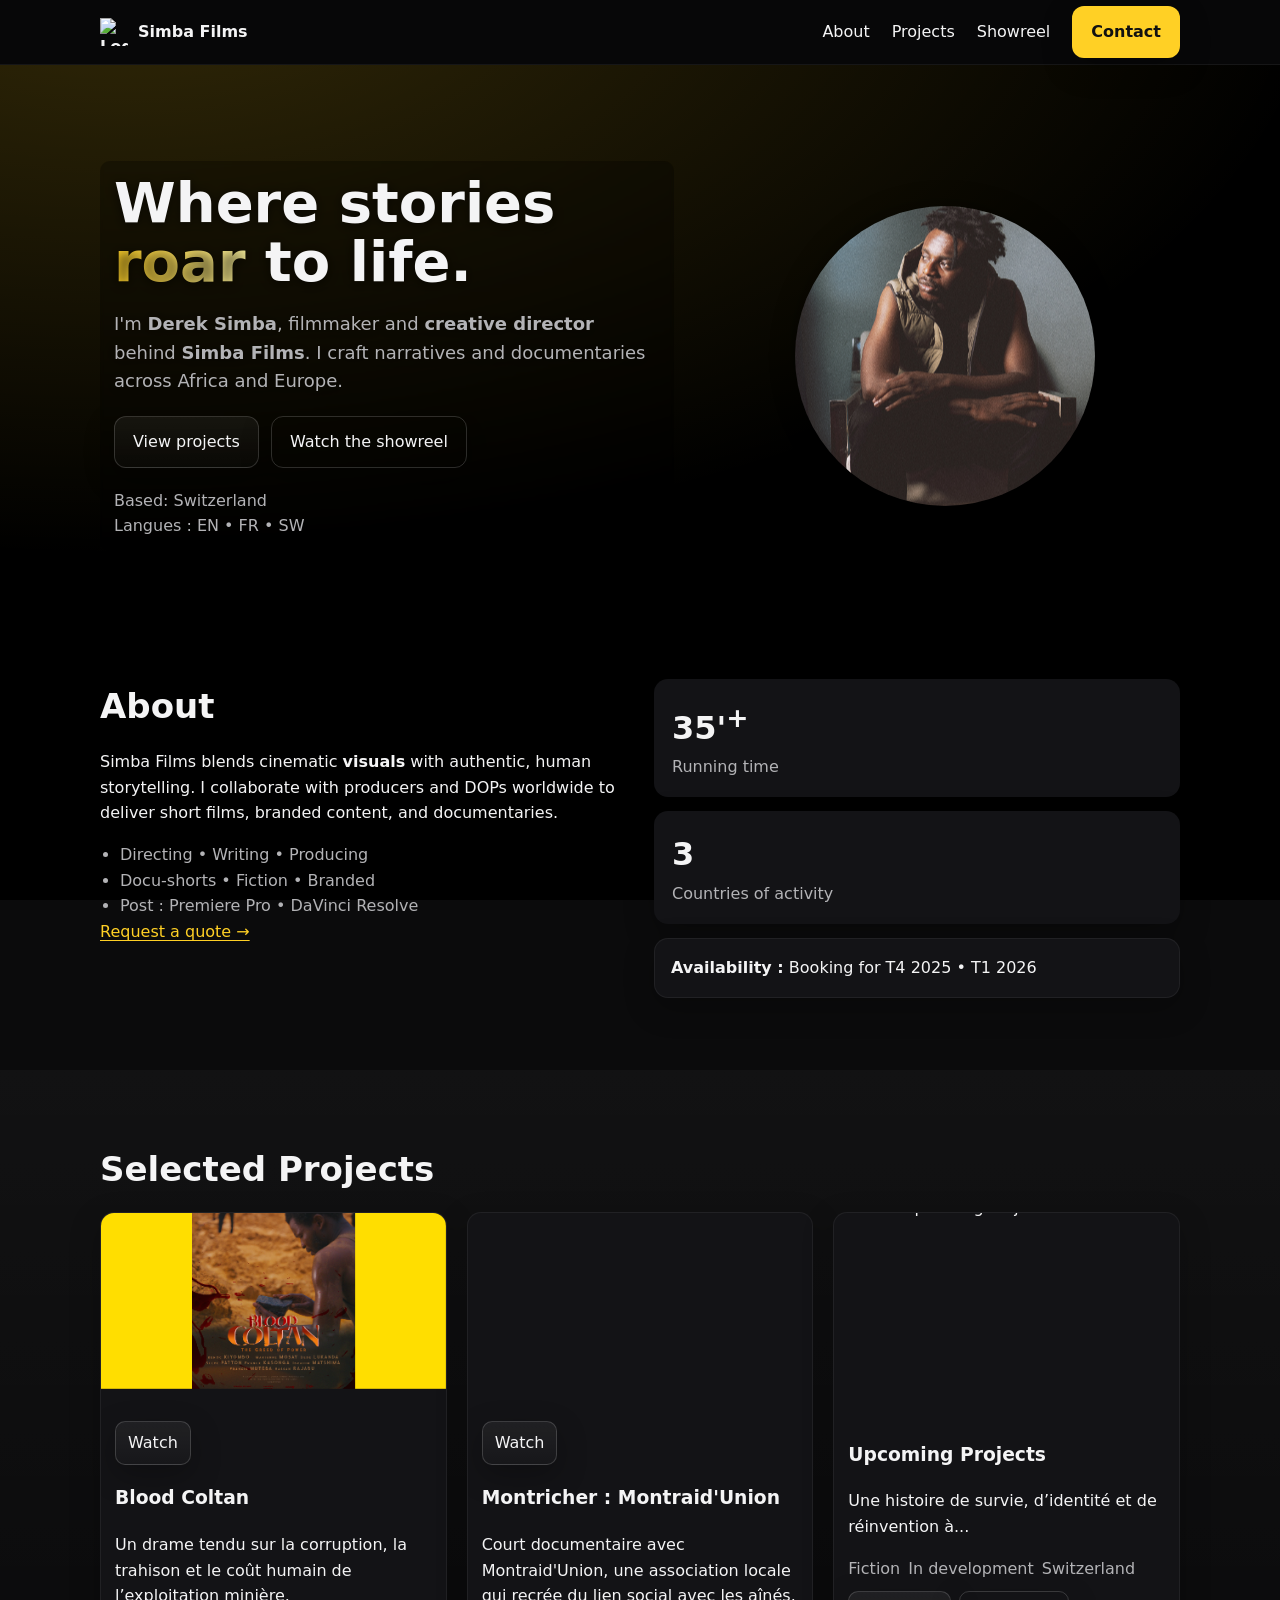
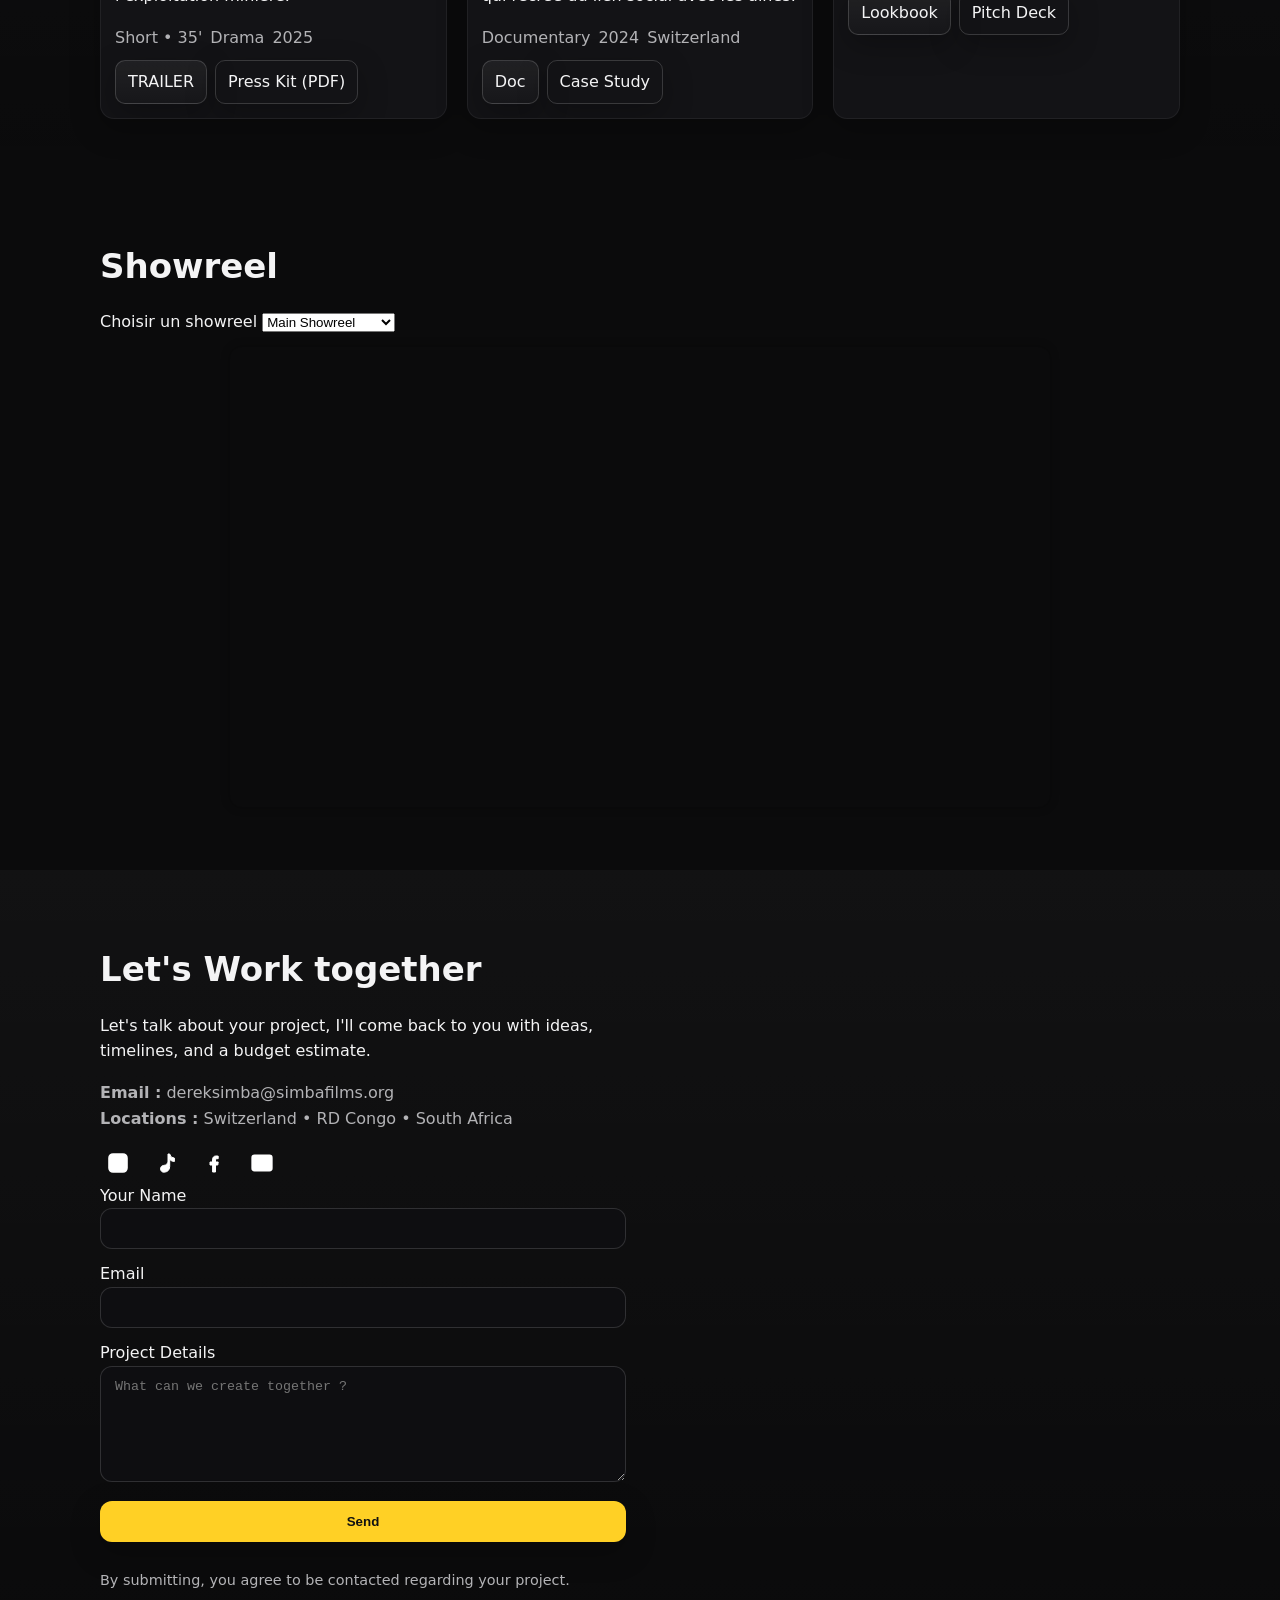
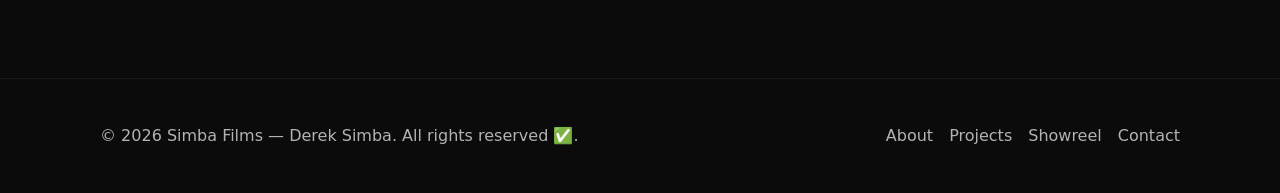
==== index.html @ fe2487ba "Social icons inline (SVG) + styles fix" ====
<!doctype html>
<html lang="fr">
<head>
  <meta charset="utf-8" />
  <meta name="viewport" content="width=device-width, initial-scale=1" />
  <title>Simba Films — Derek Simba | Director & Filmmaker</title>
  <meta name="description" content="Simba Films — Film direction, storytelling, and branded content by Derek Simba.">
  <meta property="og:title" content="Simba Films — Derek Simba" />
  <meta property="og:description" content="Film direction, storytelling, and branded content by Derek Simba." />
  <meta property="og:type" content="website" />
  <meta property="og:image" content="assets/hero.svg" />
  <link rel="icon" href="assets/logo-simba.svg" type="image/svg+xml" />
  <link rel="preload" href="assets/hero.svg" as="image" />
  <link rel="stylesheet" href="styles.css?v=3" />
</head>

<body data-page="home">
  <!-- Background Slideshow -->
  <div class="bg-slideshow" id="bg-slideshow" data-cms-list="backgrounds"></div>

  <a class="skip-link" href="#main">Aller au contenu</a>

  <header class="site-header" data-header>
    <div class="container nav reveal">
      <a href="#hero" class="brand" aria-label="Simba Films accueil">
        <img data-cms="brand.logo" src="assets/Simba film.PNG" alt="Logo Simba Films" class="brand__logo" />
        <span class="brand__text" data-cms-text="brand.name">Simba Films</span>
      </a>

      <button class="nav__toggle" aria-expanded="false" aria-controls="menu" aria-label="Basculer le menu" data-toggle>☰</button>

      <nav id="menu" class="nav__menu" data-menu>
        <a href="#about" class="reveal stagger delay-1">About</a>
        <a href="#work" class="reveal stagger delay-2">Projects</a>
        <a href="#reel" class="reveal stagger delay-3">Showreel</a>
        <a href="#contact" class="btn btn--accent reveal stagger delay-4">Contact</a>
      </nav>
    </div>
  </header>

  <main id="main">
    <!-- HERO -->
    <section id="hero" class="hero">
      <div class="container hero__grid">
        <div class="hero__copy">
          <h1 class="reveal" data-cms-html="hero.headline">Where stories <span class="highlight">roar</span> to life.</h1>
          <p class="lede reveal delay-1" data-cms-html="hero.lede">
            I'm <strong>Derek Simba</strong>, filmmaker and <strong>creative director</strong> behind <strong>Simba Films</strong>.
            I craft narratives and documentaries across Africa and Europe.
          </p>
          <div class="hero__cta reveal delay-2">
            <a href="#work" class="btn cta" data-cms-text="hero.ctaProjects">View projects</a>
            <a href="#reel" class="btn btn--ghost" data-cms-text="hero.ctaReel">Watch the showreel</a>
          </div>
          <ul class="hero__meta reveal delay-3">
            <li>Based: <span data-cms-text="hero.base">Switzerland</span></li>
            <li>Langues : <span data-cms-text="hero.langs">EN • FR • SW</span></li>
          </ul>
        </div>

        <figure class="02__media reveal" data-parallax-mouse data-strength="12">
          <div class="hero-rotator" data-hero-rotator></div>
        </figure>
      </div>
    </section>

    <!-- ABOUT -->
    <section id="about" class="section">
      <div class="container grid-2">
        <div>
          <h2 class="reveal">About</h2>
          <p class="reveal delay-1">
            Simba Films blends cinematic <strong>visuals</strong> with authentic, human storytelling. I collaborate with producers and DOPs worldwide to deliver short films,
            branded content, and documentaries.
          </p>
          <ul class="bullets reveal delay-2">
            <li>Directing • Writing • Producing</li>
            <li>Docu-shorts • Fiction • Branded</li>
            <li>Post : Premiere Pro • DaVinci Resolve</li>
          </ul>
          <a href="#contact" class="link reveal delay-3">Request a quote →</a>
        </div>
        <div>
          <div class="stat reveal"><span class="stat__num">35'<sup>+</sup></span><span class="stat__label">Running time</span></div>
          <div class="stat reveal delay-1"><span class="stat__num">3</span><span class="stat__label">Countries of activity</span></div>
          <div class="card note reveal delay-2"><strong>Availability :</strong> Booking for T4 2025 • T1 2026</div>
        </div>
      </div>
    </section>

    <!-- PROJECTS -->
    <section id="work" class="section alt">
      <div class="container">
        <h2 class="reveal">Selected Projects</h2>
        <div class="cards" id="projects" data-cms-list="projects"></div>
      </div>
    </section>

    <!-- SHOWREEL -->
    <section id="reel" class="section">
      <div class="container">
        <h2 class="reveal">Showreel</h2>
        <div class="reel-select-wrap">
          <label for="reel-select" class="sr-only">Choisir un showreel</label>
          <select id="reel-select" class="reel-select"></select>
        </div>
        <div id="reel-embed" class="reel-frame"></div>
      </div>
    </section>

    <!-- CONTACT -->
    <section id="contact" class="section alt">
      <div class="container grid-2">
        <div>
          <h2 class="reveal">Let's Work together</h2>
          <p class="reveal delay-1">Let's talk about your project, I'll come back to you with ideas, timelines, and a budget estimate.</p>
          <ul class="contact-list reveal delay-2">
            <li>
              <strong>Email :</strong>
              <a id="contactEmail" href="mailto:dereksimba@simbafilms.org">dereksimba@simbafilms.org</a>
            </li>

            <li>
              <strong>Locations :</strong>
              <span data-cms-text="contact.locations">Switzerland • RD Congo • South Africa</span>
            </li>
          </ul>

         <!-- === Réseaux sociaux (icônes inline, 100% autonomes) === -->
<ul class="socials reveal delay-2">
  <li class="social">
    <a href="https://instagram.com/derek_simba" target="_blank" rel="noopener" aria-label="Instagram" data-platform="instagram">
      <!-- Instagram -->
      <svg xmlns="http://www.w3.org/2000/svg" viewBox="0 0 24 24" aria-hidden="true">
        <g fill="none" stroke="currentColor" stroke-width="1.6" stroke-linecap="round" stroke-linejoin="round">
          <rect x="3" y="3" width="18" height="18" rx="4"/>
          <circle cx="12" cy="12" r="3.8"/>
          <circle cx="17.3" cy="6.7" r="1.2" fill="currentColor"/>
        </g>
      </svg>
    </a>
  </li>

  <li class="social">
    <a href="https://tiktok.com/@dereksimba01" target="_blank" rel="noopener" aria-label="TikTok" data-platform="tiktok">
      <!-- TikTok -->
      <svg xmlns="http://www.w3.org/2000/svg" viewBox="0 0 24 24" aria-hidden="true">
        <path d="M14 3v7.2c0 2.3-1.9 4.2-4.2 4.2A3.2 3.2 0 0 0 6.6 18c0 1.8 1.4 3.2 3.2 3.2 3.6 0 5.9-2.2 5.9-5.7V8.5a6.6 6.6 0 0 0 4.7 2V7.1a4.9 4.9 0 0 1-4.7-4.1H14Z" fill="currentColor"/>
      </svg>
    </a>
  </li>

  <li class="social">
    <a href="https://facebook.com/derekshotit" target="_blank" rel="noopener" aria-label="Facebook" data-platform="facebook">
      <!-- Facebook -->
      <svg xmlns="http://www.w3.org/2000/svg" viewBox="0 0 24 24" aria-hidden="true">
        <path d="M13.5 21v-7h2.3l.4-3h-2.7V9a1.2 1.2 0 0 1 1.4-1.3h1.3V5.1A14 14 0 0 0 14 5c-2.2 0-3.5 1.4-3.5 3.9V11H8v3h2.6v7h2.9Z" fill="currentColor"/>
      </svg>
    </a>
  </li>

  <li class="social">
    <a href="mailto:dereksimba@simbafilms.org" aria-label="Email" data-platform="email">
      <!-- Email -->
      <svg xmlns="http://www.w3.org/2000/svg" viewBox="0 0 24 24" aria-hidden="true">
        <g fill="none" stroke="currentColor" stroke-width="1.8" stroke-linecap="round" stroke-linejoin="round">
          <rect x="2.25" y="4.5" width="19.5" height="15" rx="2.25" ry="2.25"/>
          <path d="M3 6l9 6 9-6"/>
        </g>
      </svg>
    </a>
  </li>
</ul>


        <!-- Formulaire Netlify -->
        <form name="contact" method="POST" data-netlify="true" data-netlify-honeypot="bot-field" class="form reveal delay-3">
          <input type="hidden" name="form-name" value="contact" />
          <input type="hidden" name="bot-field" />

          <label>Your Name
            <input name="name" type="text" required />
          </label>

          <label>Email
            <input name="email" type="email" required />
          </label>

          <label>Project Details
            <textarea name="message" rows="6" placeholder="What can we create together ?" required></textarea>
          </label>

          <button class="btn btn--accent cta" type="submit">Send</button>
          <p class="form__note">By submitting, you agree to be contacted regarding your project.</p>
        </form>
      </div>
    </section>
  </main>

  <footer class="site-footer">
    <div class="container footer__grid reveal">
      <p>©️ <span id="year"></span> Simba Films — Derek Simba. All rights reserved ✅.</p>
      <nav class="footer__menu">
        <a href="#about">About</a>
        <a href="#work">Projects</a>
        <a href="#reel">Showreel</a>
        <a href="#contact">Contact</a>
      </nav>
    </div>
  </footer>

 <link rel="stylesheet" href="styles.css?v=14" />
<script src="anim.js?v=2"></script>
<script src="script.js?v=18" defer></script>
</body>
</html>
---- styles.css ----
:root{
  --bg: #0b0b0c;
  --fg: #f4f4f5;
  --muted: #b3b3b6;
  --card: #131316;
  --accent: #ffd025;
  --accent-ink: #111;
  --maxw: 1120px;
  --radius: 14px;
  --shadow: 0 10px 30px rgba(0,0,0,.25);
  --overlay: .45; /* pour l’overlay global */
}

*{box-sizing:border-box}
html{scroll-behavior:smooth}
body{
  margin:0;
  font:16px/1.6 system-ui, -apple-system, Segoe UI, Roboto, Arial, sans-serif;
  background:var(--bg);
  color:var(--fg);
}

img{max-width:100%;display:block}
a{color:inherit;text-decoration:none}
a.link{color:var(--accent);text-underline-offset:3px;text-decoration:underline}
.container{max-width:var(--maxw);margin:auto;padding:0 20px}

.skip-link{
  position:absolute;left:-9999px;top:auto;width:1px;height:1px;overflow:hidden;
}
.skip-link:focus{
  position:static;width:auto;height:auto;padding:8px 12px;background:var(--accent);color:var(--accent-ink)
}

/* Header */
.site-header{
  position:sticky;top:0;z-index:50;
  background:rgba(11,11,12,.7);backdrop-filter:saturate(160%) blur(10px);
  border-bottom:1px solid rgba(255,255,255,.06)
}
.nav{display:flex;align-items:center;justify-content:space-between;height:64px}
.brand{display:flex;gap:10px;align-items:center;font-weight:700}
.brand__logo{width:28px;height:28px}
.nav__menu{display:flex;gap:22px;align-items:center}
.nav__menu a{opacity:.9}
.nav__menu a:hover{opacity:1}
.nav__toggle{display:none;background:none;border:1px solid rgba(255,255,255,.15);padding:6px 10px;border-radius:10px;color:var(--fg);cursor:pointer}

/* Buttons */
.btn{
  display:inline-block;padding:12px 18px;border-radius:12px;border:1px solid rgba(255,255,255,.16);
  background:linear-gradient(180deg, rgba(255,255,255,.06), rgba(255,255,255,.02));
  color:var(--fg);box-shadow:var(--shadow);transition:transform .05s ease;
}
.btn:active{transform:translateY(1px)}
.btn--ghost{background:transparent}
.btn--accent{
  background:var(--accent);color:var(--accent-ink);border-color:transparent;font-weight:700;
}
.btn--sm{padding:8px 12px;border-radius:10px}

/* Hero */
.hero{padding:96px 0 56px;background:radial-gradient(1200px 600px at 10% -20%, rgba(255,208,37,.2), transparent)}
.hero__grid{display:grid;gap:36px;grid-template-columns:1.1fr .9fr;align-items:center}
h1{font-size:clamp(34px, 4.4vw, 56px);line-height:1.06;margin:0 0 16px}
.highlight{background:linear-gradient(90deg,var(--accent),#fff6a1);-webkit-background-clip:text;background-clip:text;color:transparent}
.lede{font-size:1.125rem;color:var(--muted)}
.hero__cta{display:flex;gap:12px;margin:20px 0}
.hero__meta{list-style:none;padding:0;margin:12px 0 0;color:var(--muted)}
.hero__media img{border-radius:var(--radius);box-shadow:var(--shadow);aspect-ratio:4/3;object-fit:cover}

/* Sections */
.section{padding:72px 0}
.section.alt{background:linear-gradient(180deg, rgba(255,255,255,.03), transparent)}
h2{font-size:clamp(24px,3vw,34px);margin:0 0 16px}
.grid-2{display:grid;gap:28px;grid-template-columns:1fr 1fr}
.bullets{margin:12px 0 0;padding-left:20px;color:var(--muted)}
.stat{background:var(--card);padding:18px;border-radius:var(--radius);box-shadow:var(--shadow);margin-bottom:14px}
.stat__num{font-size:32px;font-weight:800}
.stat__label{display:block;color:var(--muted)}

.card{
  background:var(--card);border-radius:var(--radius);overflow:hidden;box-shadow:var(--shadow);
  border:1px solid rgba(255,255,255,.06)
}
.card.note{padding:16px}

/* Projects */
.cards{display:grid;gap:20px;grid-template-columns:repeat(3, 1fr)}
.card.project img{aspect-ratio:16/9;object-fit:cover}
.card__body{padding:14px}
.card__actions{display:flex;gap:8px;margin-top:10px}
.tags{display:flex;gap:8px;list-style:none;padding:0;margin:10px 0 0;color:var(--muted);flex-wrap:wrap}

/* Reel */
.reel{position:relative;aspect-ratio:16/9;border-radius:var(--radius);overflow:hidden;border:1px solid rgba(255,255,255,.06);box-shadow:var(--shadow)}
.reel iframe{width:100%;height:100%;border:0}

/* Contact */
.contact-list{list-style:none;padding:0;margin:0 0 14px;color:var(--muted)}
.form{display:grid;gap:12px}
.form input,.form textarea{
  width:100%;padding:12px 14px;border-radius:12px;border:1px solid rgba(255,255,255,.14);
  background:#0e0e11;color:var(--fg)
}
.form__note{color:var(--muted);font-size:.9rem}

/* Footer */
.site-footer{border-top:1px solid rgba(255,255,255,.06);padding:28px 0;color:var(--muted)}
.footer__grid{display:flex;justify-content:space-between;align-items:center;gap:16px}
.footer__menu{display:flex;gap:16px}

/* Responsive */
@media (max-width: 980px){
  .hero__grid,.grid-2{grid-template-columns:1fr}
  .cards{grid-template-columns:1fr 1fr}
}
@media (max-width: 680px){
  .cards{grid-template-columns:1fr}
  .nav__toggle{display:block}
  .nav__menu{
    position:absolute;top:64px;right:20px;left:20px;padding:14px;border-radius:12px;
    background:var(--card);display:none;flex-direction:column;gap:10px;border:1px solid rgba(255,255,255,.08)
  }
  .nav__menu.is-open{display:flex}
}

/* Focus states */
a, button, input, textarea {outline-offset:3px}
a:focus, button:focus, input:focus, textarea:focus {outline:2px dashed var(--accent)}

/* Reveal on scroll (léger) */
.reveal { opacity: 0; transform: translateY(16px); transition: opacity .6s ease, transform .6s ease; }
.reveal.show { opacity: 1; transform: none; }
.stagger { transition-delay: .05s; }
.delay-1 { transition-delay: .2s; }
.delay-2 { transition-delay: .35s; }
.delay-3 { transition-delay: .5s; }
.delay-4 { transition-delay: .65s; }

/* Hover boutons doux */
.btn, .btn--accent, .btn--ghost { transition: transform .2s ease, box-shadow .2s ease; }
.cta:hover { transform: translateY(-2px); box-shadow: 0 8px 20px rgba(0,0,0,.15); }

/* Parallax perf hint */
.parallax { will-change: transform; }

/* Accessibilité */
@media (prefers-reduced-motion: reduce) {
  * { animation: none !important; transition: none !important; }
}

/* === BACKGROUND SLIDESHOW === */
.bg-slideshow {
  position: fixed; 
  inset: 0;       
  z-index: -2;     
  overflow: hidden;
  background: #000;
}
.bg-slideshow img {
  position: absolute; inset: 0;
  width: 100%; height: 100%;
  object-fit: cover;  
  opacity: 0;
  transition: opacity .9s ease;
  filter: brightness(0.65);
  will-change: opacity;
  backface-visibility: hidden;
  animation: bgSlide 30s infinite;
}
.bg-slideshow img.show { opacity: 1; } /* ✔️ fix du sélecteur */

.bg-slideshow img:nth-child(1) { animation-delay: 0s; }
.bg-slideshow img:nth-child(2) { animation-delay: 10s; }
.bg-slideshow img:nth-child(3) { animation-delay: 20s; }
.bg-slideshow img:nth-child(4) { animation-delay: 30s; }
.bg-slideshow img:nth-child(5) { animation-delay: 40s; }
.bg-slideshow img:nth-child(6) { animation-delay: 50s; }
.bg-slideshow img:nth-child(7) { animation-delay: 60s; }

@keyframes bgSlide {
  10%, 25% { opacity: 1; }
  33%, 100% { opacity: 0; }
}

/* Overlay global (✔️ fix rgba) */
body::before{
  content:"";
  position: fixed; inset:0;
  background: rgba(0,0,0,var(--overlay));
  pointer-events:none;
  z-index:-1;
}

/* Renfort local sous le texte du hero */
.hero .hero__copy{
  background: rgba(0,0,0,.28);
  padding: 12px 14px; border-radius: 10px;
  backdrop-filter: blur(2px);
}
.hero h1, .hero p { text-shadow: 0 2px 12px rgba(0,0,0,.6); }

/* --- Hero rotator (consolidé et circulaire) --- */
.hero-rotator{
  position:relative; overflow:hidden;
  width:300px; height:300px; border-radius:50%;
  margin:0 auto; box-shadow:0 0 25px rgba(0,0,0,.4);
}
.hero-rotator img{
  position:absolute; inset:0;
  width:100%; height:100%; object-fit:cover;
  opacity:0; transition:opacity 1s ease; border-radius:50%;
}
.hero-rotator img.show{ opacity:1; }

/* Ken Burns */
.hero-rotator img.kenburns{ animation:kb 12s ease-in-out both; }
@keyframes kb{
  0%{ transform:scale(1) translate(0,0); }
  100%{ transform:scale(1.1) translate(0,-2%); }
}

/* Option : halo doré au survol */
.hero-rotator:hover {
  box-shadow: 0 0 25px rgba(255,215,0,.45);
  transform: scale(1.02);
  transition: all 0.3s ease;
}

/* --- Socials (inline SVG, animations conservées) --- */
.socials { display:flex; gap:12px; list-style:none; padding:0; margin:12px 0 0; }
.socials a { 
  display:inline-flex; align-items:center; justify-content:center; 
  width:36px; height:36px; border-radius:50%;
  color:#fff;                              /* couleur de base (blanc) */
  transition: transform .2s ease, box-shadow .2s ease;
}

/* taille + transition sur le SVG */
.socials a svg { width:24px; height:24px; display:block; transition: transform .2s ease, opacity .2s ease; }

/* >>> Force la couleur, même si les SVG ont fill="#000" */
.socials a svg, 
.socials a svg * { 
  fill: currentColor !important; 
  stroke: currentColor !important; 
}

/* survol = lift + léger twist */
.socials a:hover, .socials a:focus-visible { transform: translateY(-2px) scale(1.08); }
.socials a:hover svg, .socials a:focus-visible svg { transform: rotate(-6deg); opacity: .9; }

/* (optionnels) halos par plateforme */
.socials a[data-platform="instagram"]:hover,
.socials a[data-platform="instagram"]:focus-visible { box-shadow: 0 0 12px rgba(255,90,0,.45), 0 0 24px rgba(225,48,108,.35); }
.socials a[data-platform="tiktok"]:hover,
.socials a[data-platform="tiktok"]:focus-visible { box-shadow: 0 0 12px rgba(0,242,234,.45), 0 0 24px rgba(255,0,80,.35); }
.socials a[data-platform="facebook"]:hover,
.socials a[data-platform="facebook"]:focus-visible { box-shadow: 0 0 14px rgba(59,89,152,.5); }

/* accessibilité : réduit les anims si demandé */
@media (prefers-reduced-motion: reduce) {
  .socials a, .socials a svg { transition: none !important; transform: none !important; }
}
/* === Showreel: plus compact === */
#reel { padding-top: 48px; padding-bottom: 56px; }
.reel-select-wrap { margin-bottom: 12px; }

.reel-frame {
  max-width: 820px;
  margin: 0 auto;
}
.reel-frame iframe,
.reel-frame video {
  width: 100%;
  aspect-ratio: 16/9;
  max-height: 460px;
  border: 0;
  border-radius: 12px;
  box-shadow: 0 0 10px rgba(0,0,0,.3);
}

@media (max-width: 680px){
  #reel { padding-top: 36px; padding-bottom: 44px; }
  .reel-frame { max-width: 100%; }
  .reel-frame iframe, .reel-frame video { max-height: 320px; }
}
/* === Social icons appearance + hover animation === */
.socials a {
  color: #fff;
}
.socials a svg,
.socials a svg * {
  fill: currentColor !important;
  stroke: currentColor !important;
}
.socials a {
  transition: transform .2s ease, box-shadow .2s ease, opacity .2s ease;
}
.socials a:hover {
  transform: translateY(-2px) scale(1.08);
}
.socials a:hover svg {
  transform: rotate(-6deg);
  opacity: .9;
}
/* Social icons – fix couleur + hover */
.socials { display:flex; gap:12px; list-style:none; padding:0; margin:12px 0 0; }
.socials a {
  display:inline-flex; align-items:center; justify-content:center;
  width:36px; height:36px; border-radius:50%;
  color:#fff; transition: transform .2s ease, box-shadow .2s ease, opacity .2s ease;
}
.socials svg { width:22px; height:22px; }
.socials svg, .socials svg * { fill: currentColor !important; stroke: currentColor !important; }
.socials a:hover{ transform: translateY(-2px) scale(1.08); }
.socials a[data-platform="instagram"]:hover { box-shadow:0 0 10px rgba(225,48,108,.4); }
.socials a[data-platform="tiktok"]:hover    { box-shadow:0 0 10px rgba(0,242,234,.4); }
.socials a[data-platform="facebook"]:hover  { box-shadow:0 0 10px rgba(59,89,152,.4); }
---- styles.css ----
:root{
  --bg: #0b0b0c;
  --fg: #f4f4f5;
  --muted: #b3b3b6;
  --card: #131316;
  --accent: #ffd025;
  --accent-ink: #111;
  --maxw: 1120px;
  --radius: 14px;
  --shadow: 0 10px 30px rgba(0,0,0,.25);
  --overlay: .45; /* pour l’overlay global */
}

*{box-sizing:border-box}
html{scroll-behavior:smooth}
body{
  margin:0;
  font:16px/1.6 system-ui, -apple-system, Segoe UI, Roboto, Arial, sans-serif;
  background:var(--bg);
  color:var(--fg);
}

img{max-width:100%;display:block}
a{color:inherit;text-decoration:none}
a.link{color:var(--accent);text-underline-offset:3px;text-decoration:underline}
.container{max-width:var(--maxw);margin:auto;padding:0 20px}

.skip-link{
  position:absolute;left:-9999px;top:auto;width:1px;height:1px;overflow:hidden;
}
.skip-link:focus{
  position:static;width:auto;height:auto;padding:8px 12px;background:var(--accent);color:var(--accent-ink)
}

/* Header */
.site-header{
  position:sticky;top:0;z-index:50;
  background:rgba(11,11,12,.7);backdrop-filter:saturate(160%) blur(10px);
  border-bottom:1px solid rgba(255,255,255,.06)
}
.nav{display:flex;align-items:center;justify-content:space-between;height:64px}
.brand{display:flex;gap:10px;align-items:center;font-weight:700}
.brand__logo{width:28px;height:28px}
.nav__menu{display:flex;gap:22px;align-items:center}
.nav__menu a{opacity:.9}
.nav__menu a:hover{opacity:1}
.nav__toggle{display:none;background:none;border:1px solid rgba(255,255,255,.15);padding:6px 10px;border-radius:10px;color:var(--fg);cursor:pointer}

/* Buttons */
.btn{
  display:inline-block;padding:12px 18px;border-radius:12px;border:1px solid rgba(255,255,255,.16);
  background:linear-gradient(180deg, rgba(255,255,255,.06), rgba(255,255,255,.02));
  color:var(--fg);box-shadow:var(--shadow);transition:transform .05s ease;
}
.btn:active{transform:translateY(1px)}
.btn--ghost{background:transparent}
.btn--accent{
  background:var(--accent);color:var(--accent-ink);border-color:transparent;font-weight:700;
}
.btn--sm{padding:8px 12px;border-radius:10px}

/* Hero */
.hero{padding:96px 0 56px;background:radial-gradient(1200px 600px at 10% -20%, rgba(255,208,37,.2), transparent)}
.hero__grid{display:grid;gap:36px;grid-template-columns:1.1fr .9fr;align-items:center}
h1{font-size:clamp(34px, 4.4vw, 56px);line-height:1.06;margin:0 0 16px}
.highlight{background:linear-gradient(90deg,var(--accent),#fff6a1);-webkit-background-clip:text;background-clip:text;color:transparent}
.lede{font-size:1.125rem;color:var(--muted)}
.hero__cta{display:flex;gap:12px;margin:20px 0}
.hero__meta{list-style:none;padding:0;margin:12px 0 0;color:var(--muted)}
.hero__media img{border-radius:var(--radius);box-shadow:var(--shadow);aspect-ratio:4/3;object-fit:cover}

/* Sections */
.section{padding:72px 0}
.section.alt{background:linear-gradient(180deg, rgba(255,255,255,.03), transparent)}
h2{font-size:clamp(24px,3vw,34px);margin:0 0 16px}
.grid-2{display:grid;gap:28px;grid-template-columns:1fr 1fr}
.bullets{margin:12px 0 0;padding-left:20px;color:var(--muted)}
.stat{background:var(--card);padding:18px;border-radius:var(--radius);box-shadow:var(--shadow);margin-bottom:14px}
.stat__num{font-size:32px;font-weight:800}
.stat__label{display:block;color:var(--muted)}

.card{
  background:var(--card);border-radius:var(--radius);overflow:hidden;box-shadow:var(--shadow);
  border:1px solid rgba(255,255,255,.06)
}
.card.note{padding:16px}

/* Projects */
.cards{display:grid;gap:20px;grid-template-columns:repeat(3, 1fr)}
.card.project img{aspect-ratio:16/9;object-fit:cover}
.card__body{padding:14px}
.card__actions{display:flex;gap:8px;margin-top:10px}
.tags{display:flex;gap:8px;list-style:none;padding:0;margin:10px 0 0;color:var(--muted);flex-wrap:wrap}

/* Reel */
.reel{position:relative;aspect-ratio:16/9;border-radius:var(--radius);overflow:hidden;border:1px solid rgba(255,255,255,.06);box-shadow:var(--shadow)}
.reel iframe{width:100%;height:100%;border:0}

/* Contact */
.contact-list{list-style:none;padding:0;margin:0 0 14px;color:var(--muted)}
.form{display:grid;gap:12px}
.form input,.form textarea{
  width:100%;padding:12px 14px;border-radius:12px;border:1px solid rgba(255,255,255,.14);
  background:#0e0e11;color:var(--fg)
}
.form__note{color:var(--muted);font-size:.9rem}

/* Footer */
.site-footer{border-top:1px solid rgba(255,255,255,.06);padding:28px 0;color:var(--muted)}
.footer__grid{display:flex;justify-content:space-between;align-items:center;gap:16px}
.footer__menu{display:flex;gap:16px}

/* Responsive */
@media (max-width: 980px){
  .hero__grid,.grid-2{grid-template-columns:1fr}
  .cards{grid-template-columns:1fr 1fr}
}
@media (max-width: 680px){
  .cards{grid-template-columns:1fr}
  .nav__toggle{display:block}
  .nav__menu{
    position:absolute;top:64px;right:20px;left:20px;padding:14px;border-radius:12px;
    background:var(--card);display:none;flex-direction:column;gap:10px;border:1px solid rgba(255,255,255,.08)
  }
  .nav__menu.is-open{display:flex}
}

/* Focus states */
a, button, input, textarea {outline-offset:3px}
a:focus, button:focus, input:focus, textarea:focus {outline:2px dashed var(--accent)}

/* Reveal on scroll (léger) */
.reveal { opacity: 0; transform: translateY(16px); transition: opacity .6s ease, transform .6s ease; }
.reveal.show { opacity: 1; transform: none; }
.stagger { transition-delay: .05s; }
.delay-1 { transition-delay: .2s; }
.delay-2 { transition-delay: .35s; }
.delay-3 { transition-delay: .5s; }
.delay-4 { transition-delay: .65s; }

/* Hover boutons doux */
.btn, .btn--accent, .btn--ghost { transition: transform .2s ease, box-shadow .2s ease; }
.cta:hover { transform: translateY(-2px); box-shadow: 0 8px 20px rgba(0,0,0,.15); }

/* Parallax perf hint */
.parallax { will-change: transform; }

/* Accessibilité */
@media (prefers-reduced-motion: reduce) {
  * { animation: none !important; transition: none !important; }
}

/* === BACKGROUND SLIDESHOW === */
.bg-slideshow {
  position: fixed; 
  inset: 0;       
  z-index: -2;     
  overflow: hidden;
  background: #000;
}
.bg-slideshow img {
  position: absolute; inset: 0;
  width: 100%; height: 100%;
  object-fit: cover;  
  opacity: 0;
  transition: opacity .9s ease;
  filter: brightness(0.65);
  will-change: opacity;
  backface-visibility: hidden;
  animation: bgSlide 30s infinite;
}
.bg-slideshow img.show { opacity: 1; } /* ✔️ fix du sélecteur */

.bg-slideshow img:nth-child(1) { animation-delay: 0s; }
.bg-slideshow img:nth-child(2) { animation-delay: 10s; }
.bg-slideshow img:nth-child(3) { animation-delay: 20s; }
.bg-slideshow img:nth-child(4) { animation-delay: 30s; }
.bg-slideshow img:nth-child(5) { animation-delay: 40s; }
.bg-slideshow img:nth-child(6) { animation-delay: 50s; }
.bg-slideshow img:nth-child(7) { animation-delay: 60s; }

@keyframes bgSlide {
  10%, 25% { opacity: 1; }
  33%, 100% { opacity: 0; }
}

/* Overlay global (✔️ fix rgba) */
body::before{
  content:"";
  position: fixed; inset:0;
  background: rgba(0,0,0,var(--overlay));
  pointer-events:none;
  z-index:-1;
}

/* Renfort local sous le texte du hero */
.hero .hero__copy{
  background: rgba(0,0,0,.28);
  padding: 12px 14px; border-radius: 10px;
  backdrop-filter: blur(2px);
}
.hero h1, .hero p { text-shadow: 0 2px 12px rgba(0,0,0,.6); }

/* --- Hero rotator (consolidé et circulaire) --- */
.hero-rotator{
  position:relative; overflow:hidden;
  width:300px; height:300px; border-radius:50%;
  margin:0 auto; box-shadow:0 0 25px rgba(0,0,0,.4);
}
.hero-rotator img{
  position:absolute; inset:0;
  width:100%; height:100%; object-fit:cover;
  opacity:0; transition:opacity 1s ease; border-radius:50%;
}
.hero-rotator img.show{ opacity:1; }

/* Ken Burns */
.hero-rotator img.kenburns{ animation:kb 12s ease-in-out both; }
@keyframes kb{
  0%{ transform:scale(1) translate(0,0); }
  100%{ transform:scale(1.1) translate(0,-2%); }
}

/* Option : halo doré au survol */
.hero-rotator:hover {
  box-shadow: 0 0 25px rgba(255,215,0,.45);
  transform: scale(1.02);
  transition: all 0.3s ease;
}

/* --- Socials (inline SVG, animations conservées) --- */
.socials { display:flex; gap:12px; list-style:none; padding:0; margin:12px 0 0; }
.socials a { 
  display:inline-flex; align-items:center; justify-content:center; 
  width:36px; height:36px; border-radius:50%;
  color:#fff;                              /* couleur de base (blanc) */
  transition: transform .2s ease, box-shadow .2s ease;
}

/* taille + transition sur le SVG */
.socials a svg { width:24px; height:24px; display:block; transition: transform .2s ease, opacity .2s ease; }

/* >>> Force la couleur, même si les SVG ont fill="#000" */
.socials a svg, 
.socials a svg * { 
  fill: currentColor !important; 
  stroke: currentColor !important; 
}

/* survol = lift + léger twist */
.socials a:hover, .socials a:focus-visible { transform: translateY(-2px) scale(1.08); }
.socials a:hover svg, .socials a:focus-visible svg { transform: rotate(-6deg); opacity: .9; }

/* (optionnels) halos par plateforme */
.socials a[data-platform="instagram"]:hover,
.socials a[data-platform="instagram"]:focus-visible { box-shadow: 0 0 12px rgba(255,90,0,.45), 0 0 24px rgba(225,48,108,.35); }
.socials a[data-platform="tiktok"]:hover,
.socials a[data-platform="tiktok"]:focus-visible { box-shadow: 0 0 12px rgba(0,242,234,.45), 0 0 24px rgba(255,0,80,.35); }
.socials a[data-platform="facebook"]:hover,
.socials a[data-platform="facebook"]:focus-visible { box-shadow: 0 0 14px rgba(59,89,152,.5); }

/* accessibilité : réduit les anims si demandé */
@media (prefers-reduced-motion: reduce) {
  .socials a, .socials a svg { transition: none !important; transform: none !important; }
}
/* === Showreel: plus compact === */
#reel { padding-top: 48px; padding-bottom: 56px; }
.reel-select-wrap { margin-bottom: 12px; }

.reel-frame {
  max-width: 820px;
  margin: 0 auto;
}
.reel-frame iframe,
.reel-frame video {
  width: 100%;
  aspect-ratio: 16/9;
  max-height: 460px;
  border: 0;
  border-radius: 12px;
  box-shadow: 0 0 10px rgba(0,0,0,.3);
}

@media (max-width: 680px){
  #reel { padding-top: 36px; padding-bottom: 44px; }
  .reel-frame { max-width: 100%; }
  .reel-frame iframe, .reel-frame video { max-height: 320px; }
}
/* === Social icons appearance + hover animation === */
.socials a {
  color: #fff;
}
.socials a svg,
.socials a svg * {
  fill: currentColor !important;
  stroke: currentColor !important;
}
.socials a {
  transition: transform .2s ease, box-shadow .2s ease, opacity .2s ease;
}
.socials a:hover {
  transform: translateY(-2px) scale(1.08);
}
.socials a:hover svg {
  transform: rotate(-6deg);
  opacity: .9;
}
/* Social icons – fix couleur + hover */
.socials { display:flex; gap:12px; list-style:none; padding:0; margin:12px 0 0; }
.socials a {
  display:inline-flex; align-items:center; justify-content:center;
  width:36px; height:36px; border-radius:50%;
  color:#fff; transition: transform .2s ease, box-shadow .2s ease, opacity .2s ease;
}
.socials svg { width:22px; height:22px; }
.socials svg, .socials svg * { fill: currentColor !important; stroke: currentColor !important; }
.socials a:hover{ transform: translateY(-2px) scale(1.08); }
.socials a[data-platform="instagram"]:hover { box-shadow:0 0 10px rgba(225,48,108,.4); }
.socials a[data-platform="tiktok"]:hover    { box-shadow:0 0 10px rgba(0,242,234,.4); }
.socials a[data-platform="facebook"]:hover  { box-shadow:0 0 10px rgba(59,89,152,.4); }
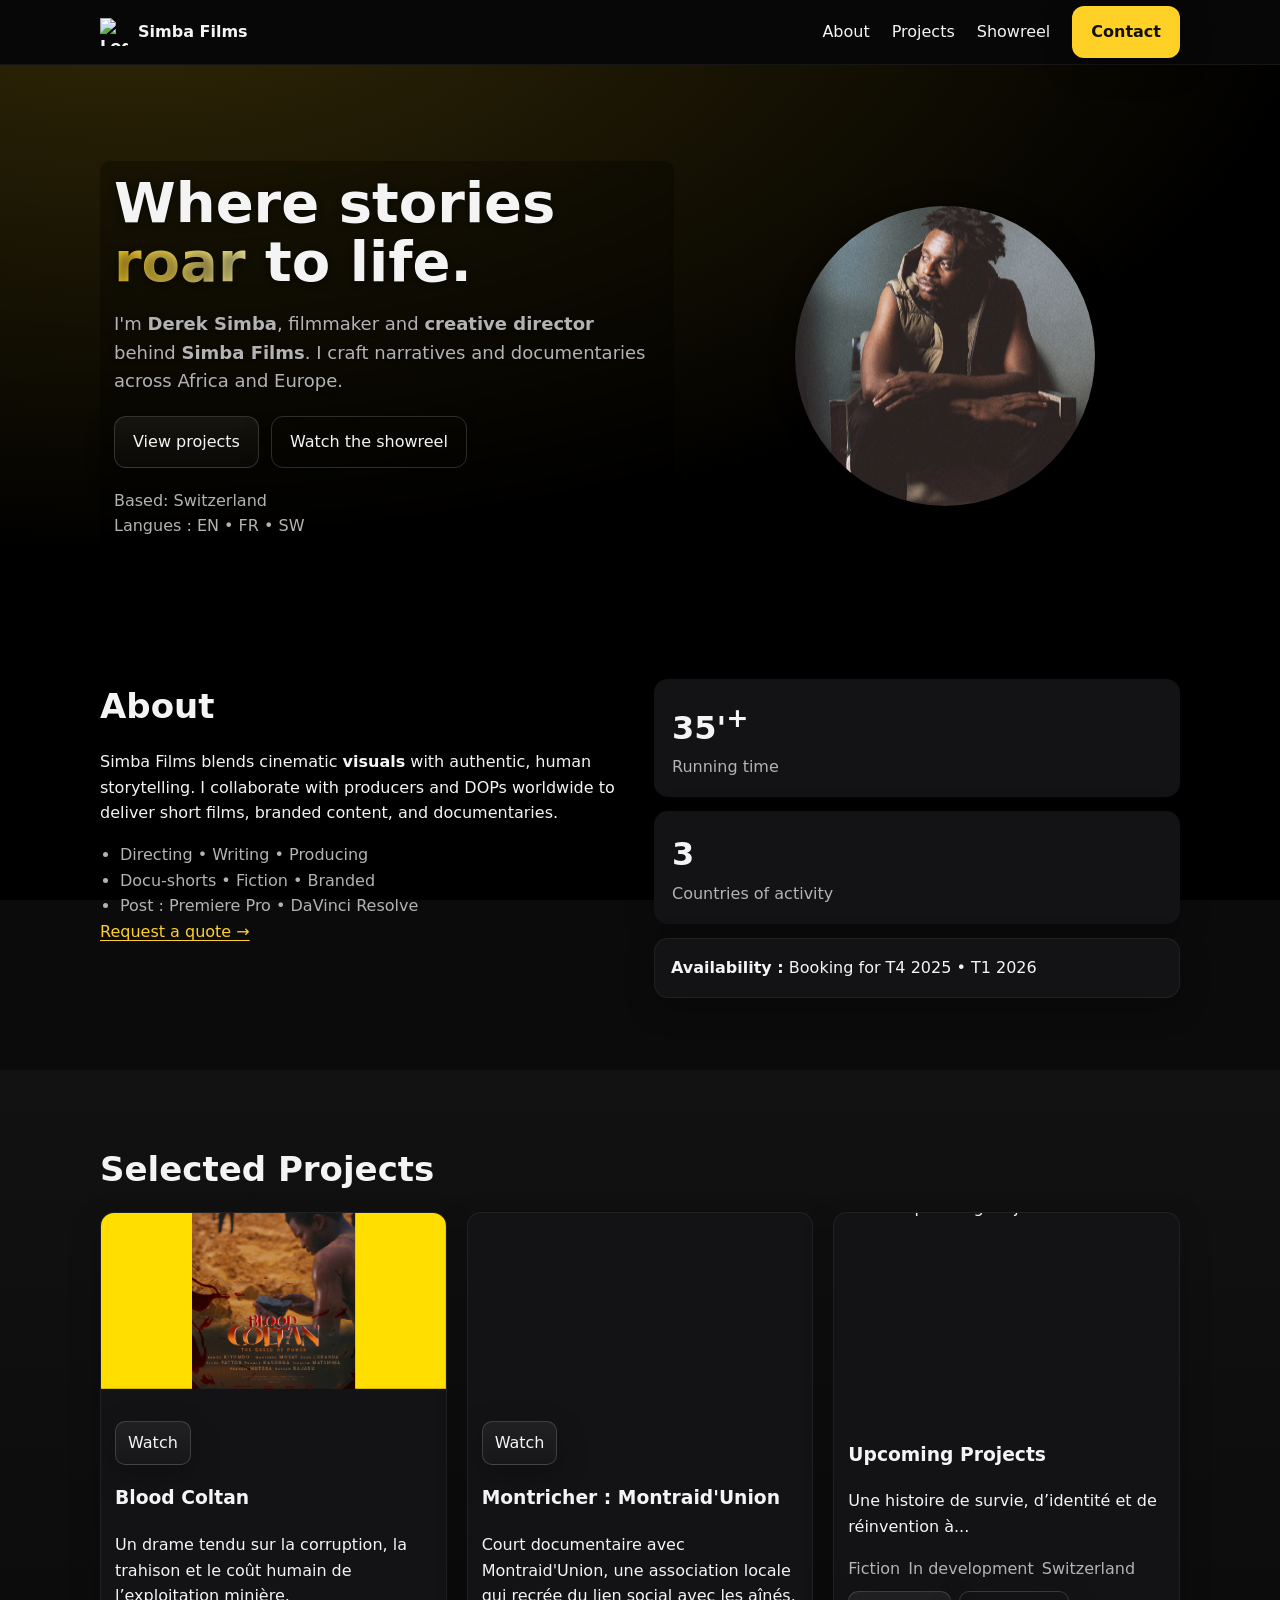
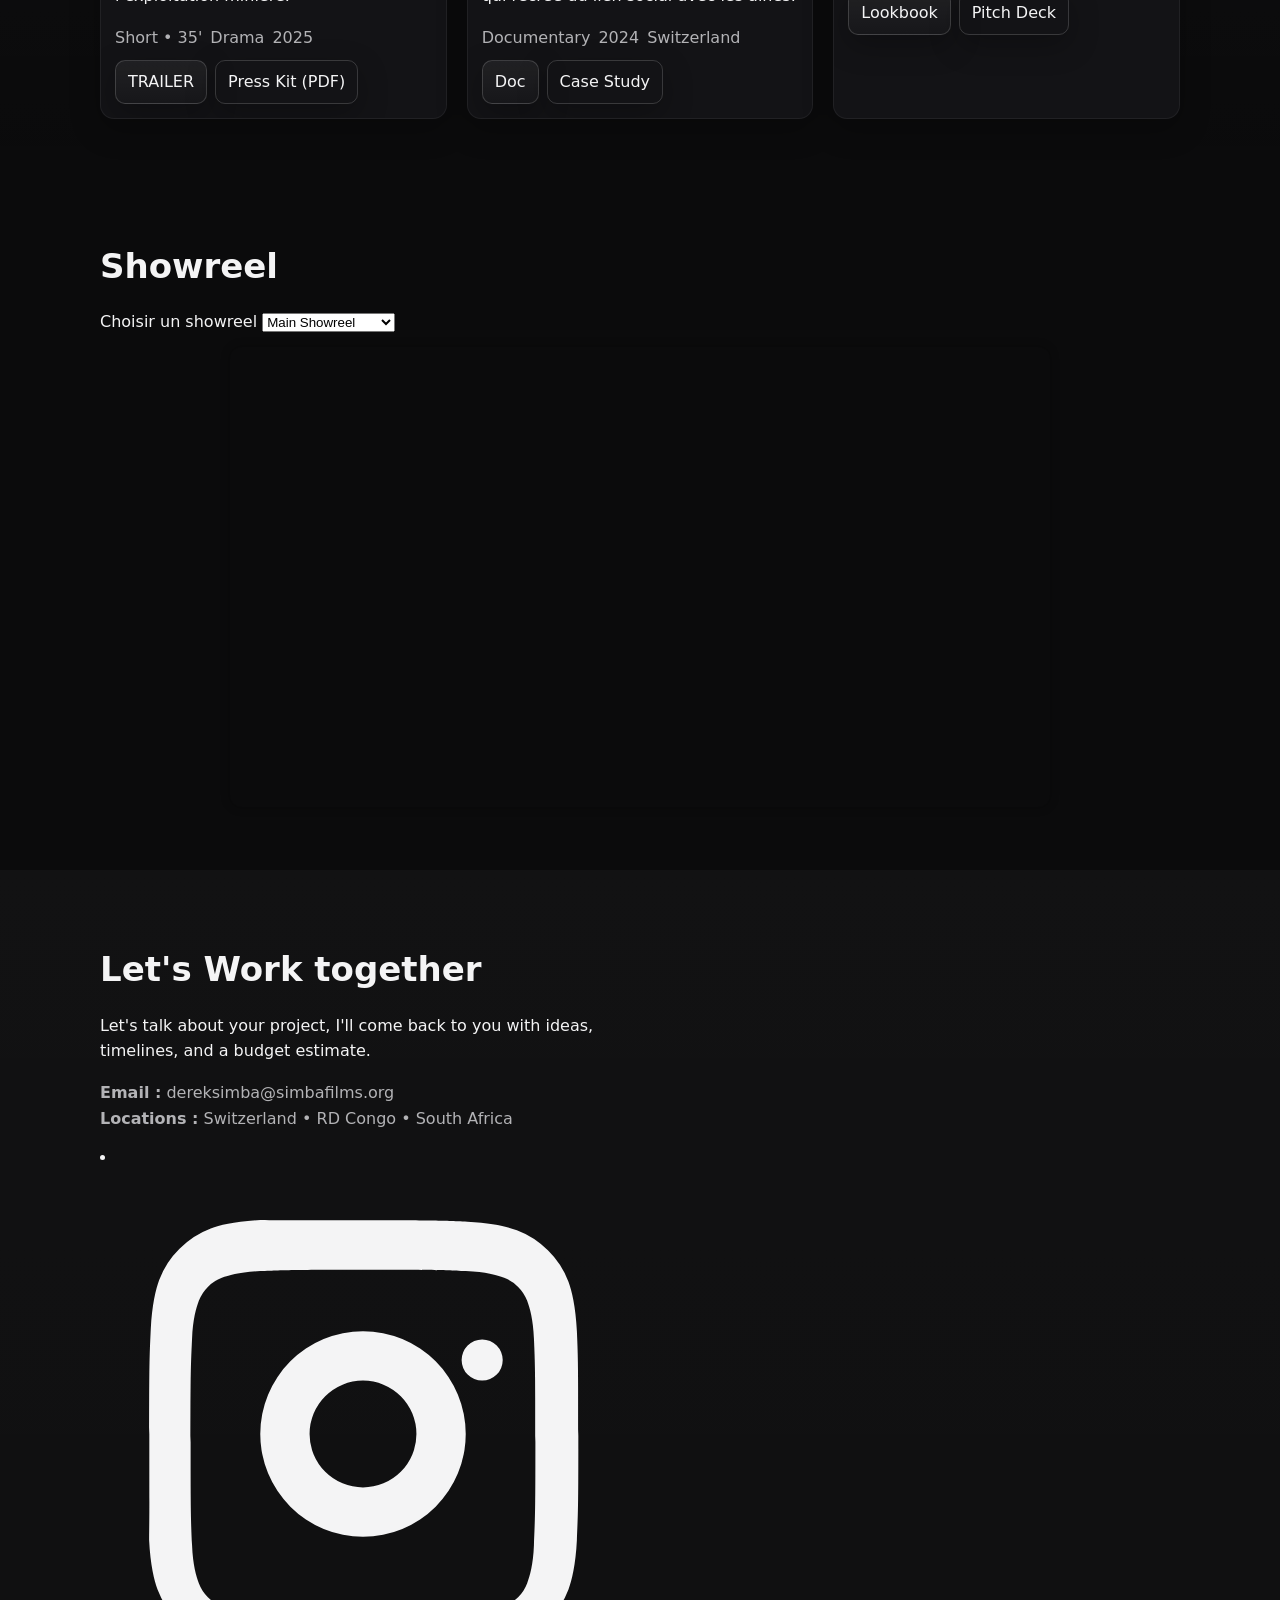
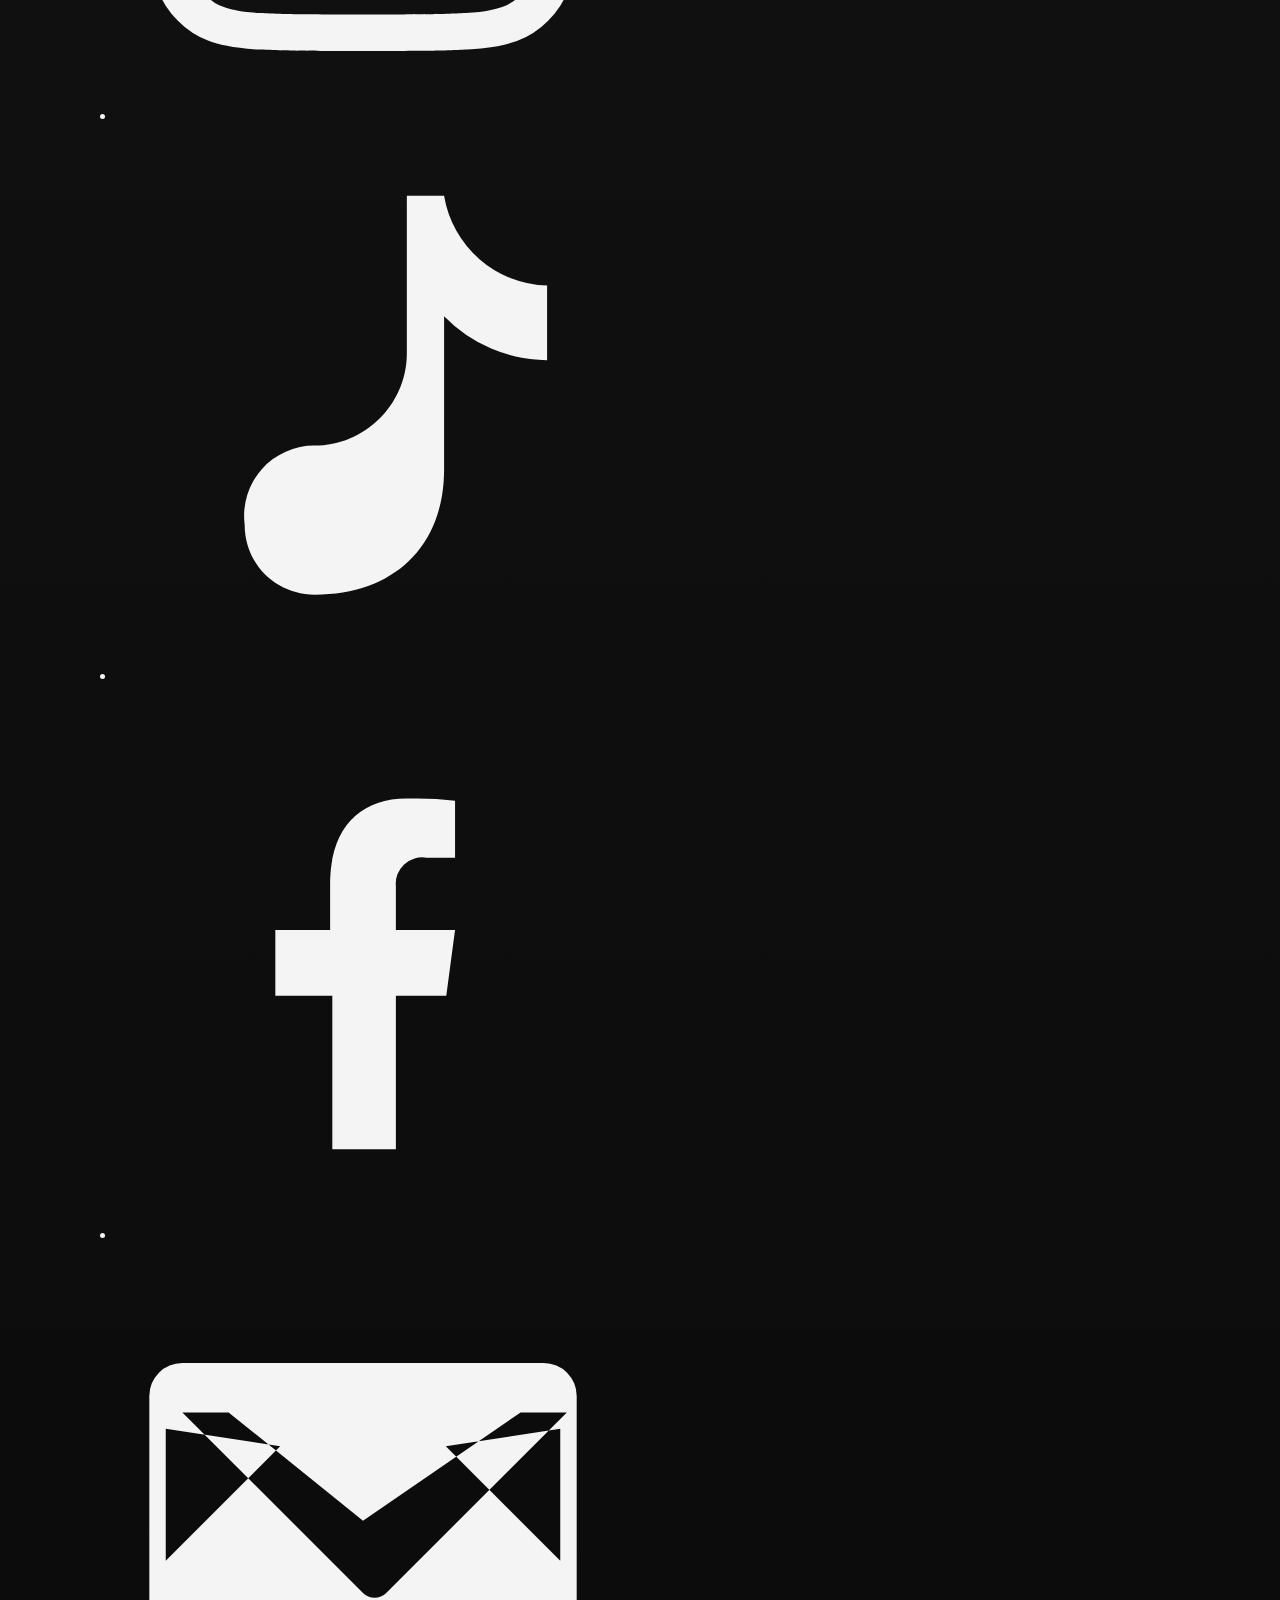
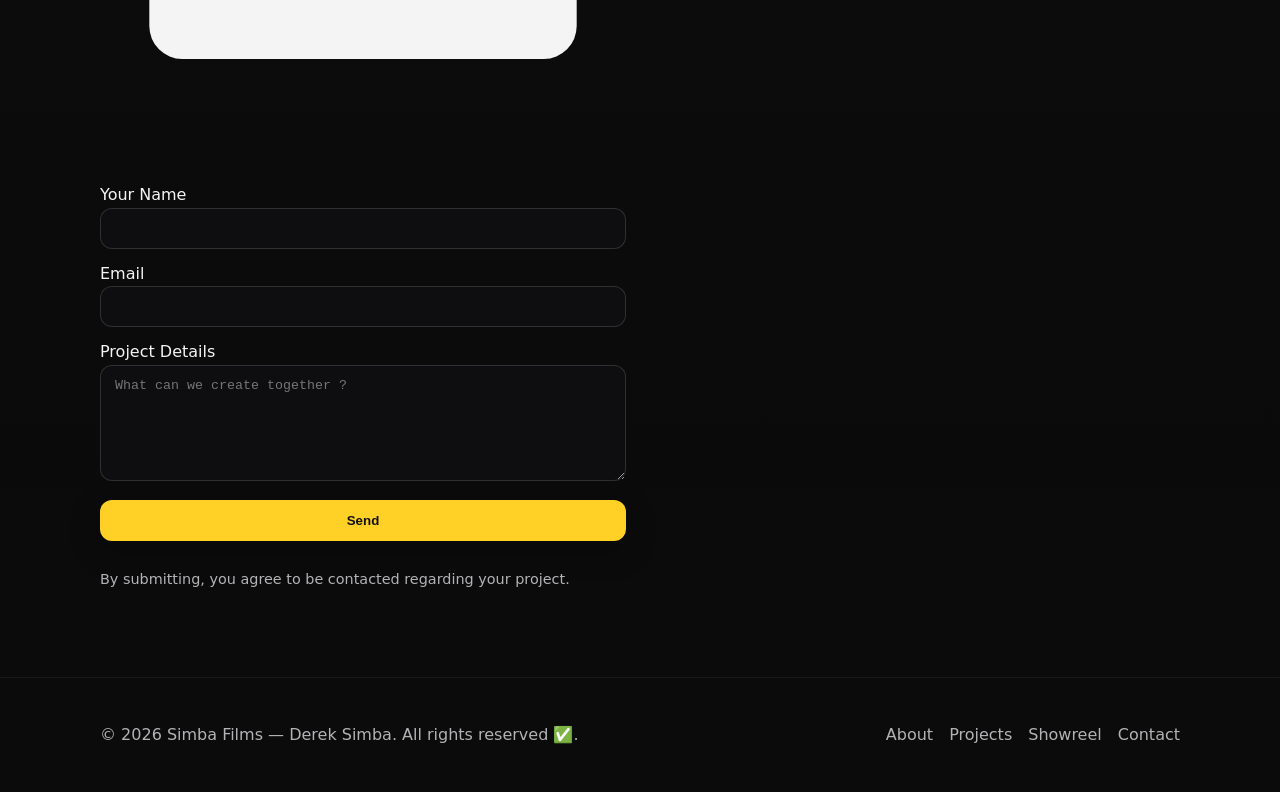
==== commit 7bf70fd6: "Fix Instagram + Email icons with solid SVGs" ====
--- a/index.html
+++ b/index.html
@@ -126,20 +126,16 @@
             </li>
           </ul>
 
-         <!-- === Réseaux sociaux (icônes inline, 100% autonomes) === -->
-<ul class="socials reveal delay-2">
-  <li class="social">
-    <a href="https://instagram.com/derek_simba" target="_blank" rel="noopener" aria-label="Instagram" data-platform="instagram">
-      <!-- Instagram -->
-      <svg xmlns="http://www.w3.org/2000/svg" viewBox="0 0 24 24" aria-hidden="true">
-        <g fill="none" stroke="currentColor" stroke-width="1.6" stroke-linecap="round" stroke-linejoin="round">
-          <rect x="3" y="3" width="18" height="18" rx="4"/>
-          <circle cx="12" cy="12" r="3.8"/>
-          <circle cx="17.3" cy="6.7" r="1.2" fill="currentColor"/>
-        </g>
-      </svg>
-    </a>
-  </li>
+        <!-- Instagram (version pleine) -->
+<li class="social">
+  <a href="https://instagram.com/derek_simba" target="_blank" rel="noopener"
+     aria-label="Instagram" data-platform="instagram">
+    <svg xmlns="http://www.w3.org/2000/svg" viewBox="0 0 256 256" aria-hidden="true">
+      <path fill="currentColor"
+        d="M128 24c33.5 0 37.6.1 50.8.7 12.3.6 19.6 2.5 24.1 4.1a42 42 0 0 1 15.2 9.9 42 42 0 0 1 9.9 15.2c1.6 4.5 3.5 11.8 4.1 24.1.6 13.2.7 17.3.7 50.8s-.1 37.6-.7 50.8c-.6 12.3-2.5 19.6-4.1 24.1a42 42 0 0 1-9.9 15.2 42 42 0 0 1-15.2 9.9c-4.5 1.6-11.8 3.5-24.1 4.1-13.2.6-17.3.7-50.8.7s-37.6-.1-50.8-.7c-12.3-.6-19.6-2.5-24.1-4.1a42 42 0 0 1-15.2-9.9 42 42 0 0 1-9.9-15.2c-1.6-4.5-3.5-11.8-4.1-24.1C24.1 165.6 24 161.5 24 128s.1-37.6.7-50.8c.6-12.3 2.5-19.6 4.1-24.1a42 42 0 0 1 9.9-15.2 42 42 0 0 1 15.2-9.9c4.5-1.6 11.8-3.5 24.1-4.1C90.4 24.1 94.5 24 128 24Zm0 24c-33 0-37 .1-50.1.7-9.8.4-15.1 2-18.6 3.3a18.6 18.6 0 0 0-6.8 4.4 18.6 18.6 0 0 0-4.4 6.8c-1.3 3.5-2.9 8.8-3.3 18.6-.6 13.1-.7 17.1-.7 50.1s.1 37 .7 50.1c.4 9.8 2 15.1 3.3 18.6a18.6 18.6 0 0 0 4.4 6.8 18.6 18.6 0 0 0 6.8 4.4c3.5 1.3 8.8 2.9 18.6 3.3 13.1.6 17.1.7 50.1.7s37-.1 50.1-.7c9.8-.4 15.1-2 18.6-3.3a18.6 18.6 0 0 0 6.8-4.4 18.6 18.6 0 0 0 4.4-6.8c1.3-3.5 2.9-8.8 3.3-18.6.6-13.1.7-17.1.7-50.1s-.1-37-.7-50.1c-.4-9.8-2-15.1-3.3-18.6a18.6 18.6 0 0 0-4.4-6.8 18.6 18.6 0 0 0-6.8-4.4c-3.5-1.3-8.8-2.9-18.6-3.3C165 48.1 161 48 128 48Zm0 30a50 50 0 1 1 0 100a50 50 0 0 1 0-100Zm0 24a26 26 0 1 0 0 52a26 26 0 0 0 0-52Zm58-20a10 10 0 1 1 0 20a10 10 0 0 1 0-20Z"/>
+    </svg>
+  </a>
+</li>
 
   <li class="social">
     <a href="https://tiktok.com/@dereksimba01" target="_blank" rel="noopener" aria-label="TikTok" data-platform="tiktok">
@@ -159,19 +155,15 @@
     </a>
   </li>
 
-  <li class="social">
-    <a href="mailto:dereksimba@simbafilms.org" aria-label="Email" data-platform="email">
-      <!-- Email -->
-      <svg xmlns="http://www.w3.org/2000/svg" viewBox="0 0 24 24" aria-hidden="true">
-        <g fill="none" stroke="currentColor" stroke-width="1.8" stroke-linecap="round" stroke-linejoin="round">
-          <rect x="2.25" y="4.5" width="19.5" height="15" rx="2.25" ry="2.25"/>
-          <path d="M3 6l9 6 9-6"/>
-        </g>
-      </svg>
-    </a>
-  </li>
-</ul>
-
+  <!-- Email (version pleine) -->
+<li class="social">
+  <a href="mailto:dereksimba@simbafilms.org" aria-label="Email" data-platform="email">
+    <svg xmlns="http://www.w3.org/2000/svg" viewBox="0 0 256 256" aria-hidden="true">
+      <path fill="currentColor"
+        d="M40 56h176a16 16 0 0 1 16 16v112a16 16 0 0 1-16 16H40a16 16 0 0 1-16-16V72a16 16 0 0 1 16-16Zm128.3 40.5L224 152.2V88l-55.7 8.5ZM32 88v64.2l55.7-55.7L32 88Zm96 44.7L62.6 80H40.1l87.9 87.9a8 8 0 0 0 11.3 0L227.2 80h-22.5L128 132.7Z"/>
+    </svg>
+  </a>
+</li>
 
         <!-- Formulaire Netlify -->
         <form name="contact" method="POST" data-netlify="true" data-netlify-honeypot="bot-field" class="form reveal delay-3">
--- a/styles.css
+++ b/styles.css
@@ -318,4 +318,13 @@
 .socials a[data-platform="instagram"]:hover { box-shadow:0 0 10px rgba(225,48,108,.4); }
 .socials a[data-platform="tiktok"]:hover    { box-shadow:0 0 10px rgba(0,242,234,.4); }
 .socials a[data-platform="facebook"]:hover  { box-shadow:0 0 10px rgba(59,89,152,.4); }
-
+.socials { display:flex; gap:12px; list-style:none; padding:0; margin:12px 0 0; }
+.socials a {
+  display:inline-flex; align-items:center; justify-content:center;
+  width:36px; height:36px; border-radius:50%;
+  color:#fff; transition: transform .2s ease, box-shadow .2s ease, opacity .2s ease;
+}
+.socials svg { width:22px; height:22px; display:block; }
+.socials svg, .socials svg * { fill: currentColor !important; stroke: currentColor !important; }
+.socials a:hover{ transform: translateY(-2px) scale(1.08); }
+
--- a/styles.css
+++ b/styles.css
@@ -318,4 +318,13 @@
 .socials a[data-platform="instagram"]:hover { box-shadow:0 0 10px rgba(225,48,108,.4); }
 .socials a[data-platform="tiktok"]:hover    { box-shadow:0 0 10px rgba(0,242,234,.4); }
 .socials a[data-platform="facebook"]:hover  { box-shadow:0 0 10px rgba(59,89,152,.4); }
-
+.socials { display:flex; gap:12px; list-style:none; padding:0; margin:12px 0 0; }
+.socials a {
+  display:inline-flex; align-items:center; justify-content:center;
+  width:36px; height:36px; border-radius:50%;
+  color:#fff; transition: transform .2s ease, box-shadow .2s ease, opacity .2s ease;
+}
+.socials svg { width:22px; height:22px; display:block; }
+.socials svg, .socials svg * { fill: currentColor !important; stroke: currentColor !important; }
+.socials a:hover{ transform: translateY(-2px) scale(1.08); }
+
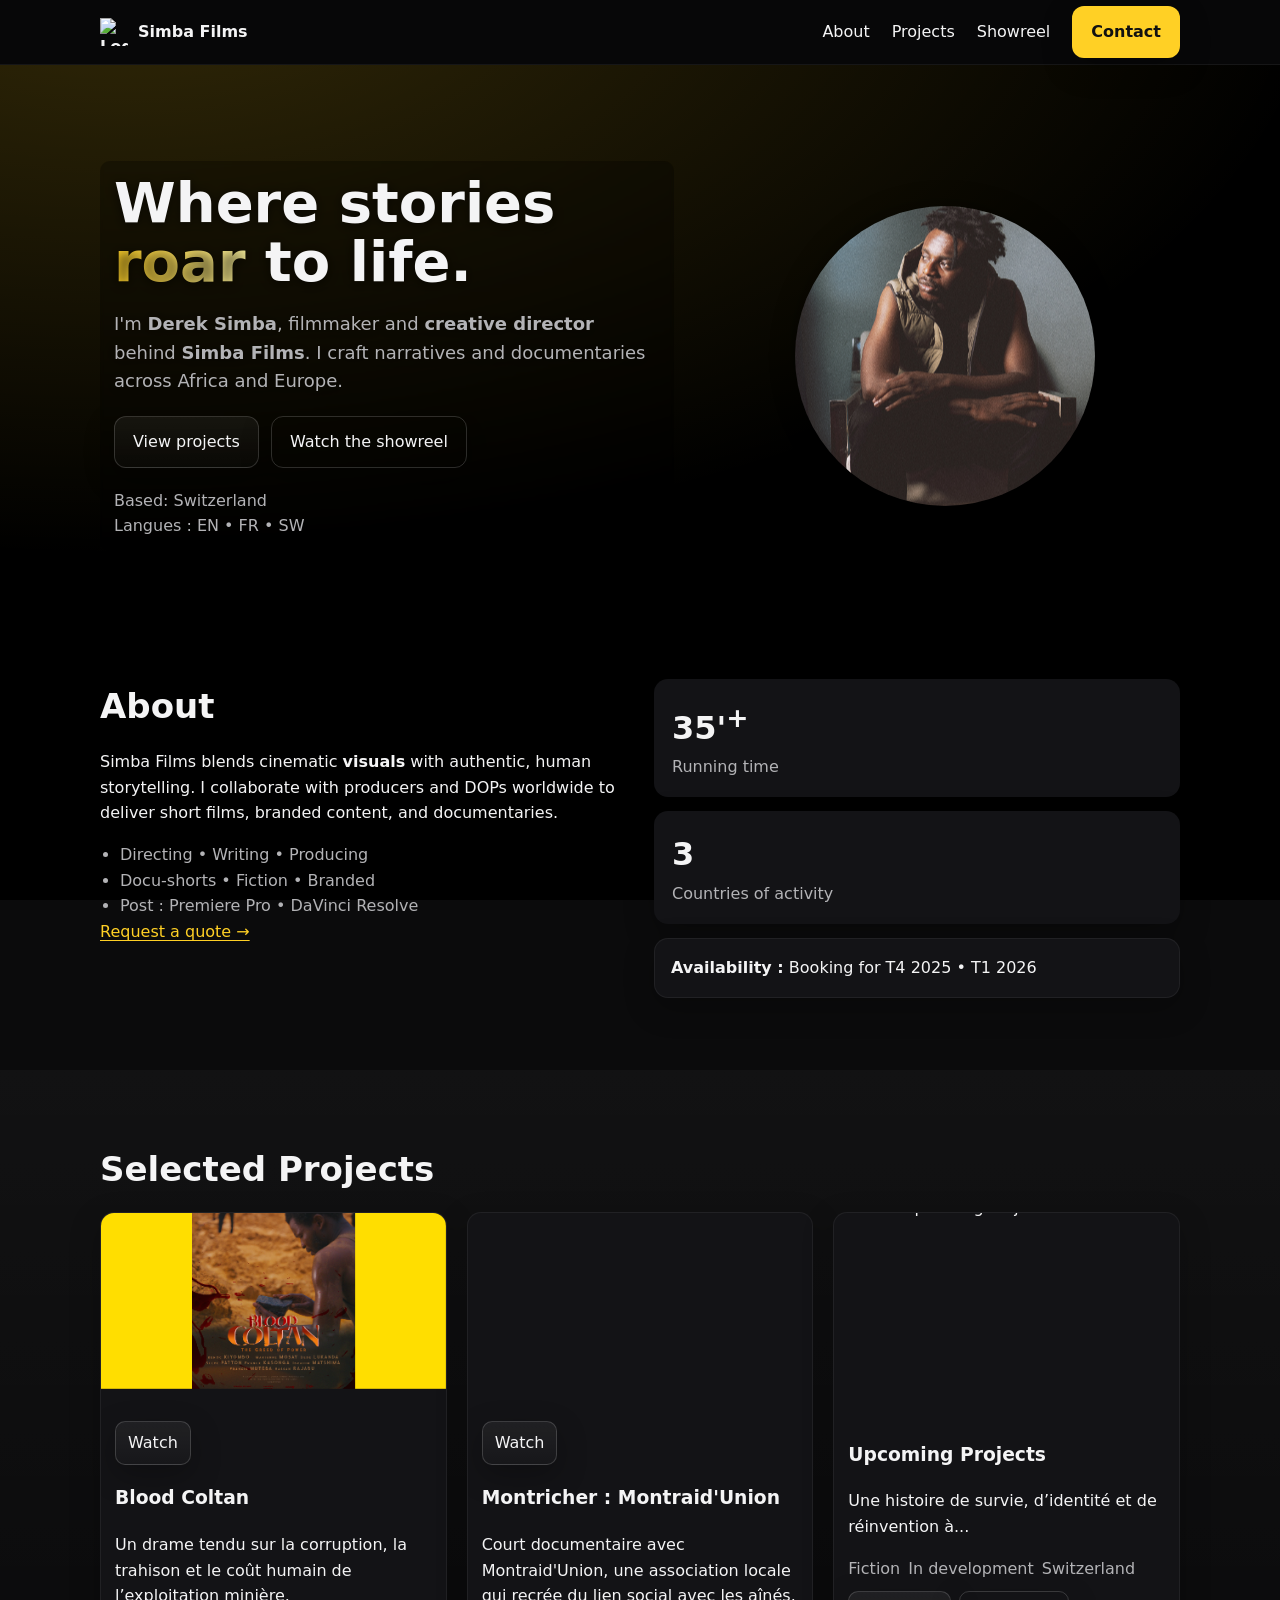
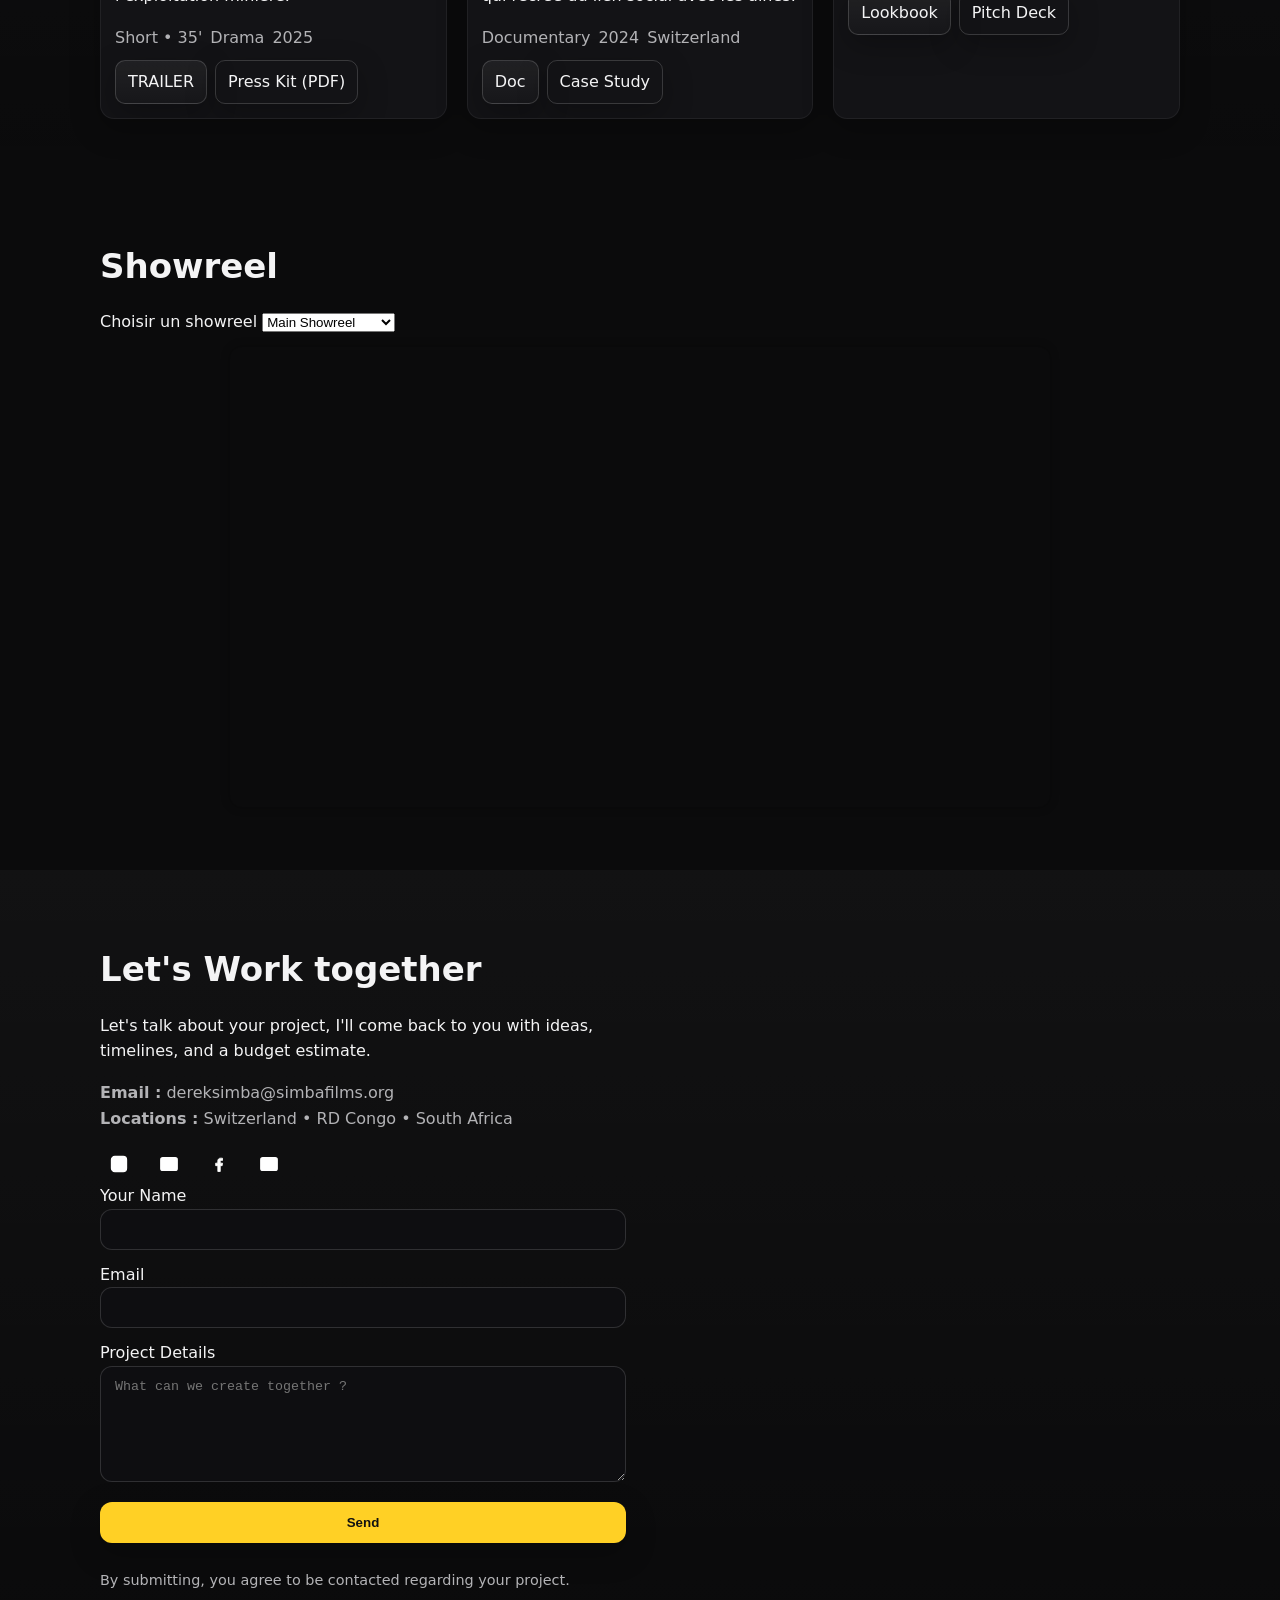
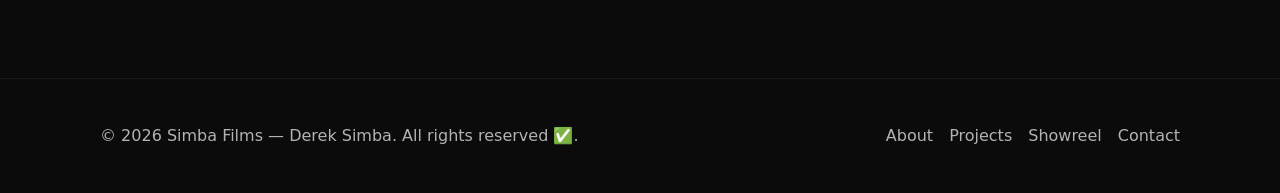
==== commit 6cec9c2b: "Fix: normalize all social icon sizes (Facebook/email)" ====
--- a/index.html
+++ b/index.html
@@ -127,44 +127,12 @@
           </ul>
 
         <!-- Instagram (version pleine) -->
-<li class="social">
-  <a href="https://instagram.com/derek_simba" target="_blank" rel="noopener"
-     aria-label="Instagram" data-platform="instagram">
-    <svg xmlns="http://www.w3.org/2000/svg" viewBox="0 0 256 256" aria-hidden="true">
-      <path fill="currentColor"
-        d="M128 24c33.5 0 37.6.1 50.8.7 12.3.6 19.6 2.5 24.1 4.1a42 42 0 0 1 15.2 9.9 42 42 0 0 1 9.9 15.2c1.6 4.5 3.5 11.8 4.1 24.1.6 13.2.7 17.3.7 50.8s-.1 37.6-.7 50.8c-.6 12.3-2.5 19.6-4.1 24.1a42 42 0 0 1-9.9 15.2 42 42 0 0 1-15.2 9.9c-4.5 1.6-11.8 3.5-24.1 4.1-13.2.6-17.3.7-50.8.7s-37.6-.1-50.8-.7c-12.3-.6-19.6-2.5-24.1-4.1a42 42 0 0 1-15.2-9.9 42 42 0 0 1-9.9-15.2c-1.6-4.5-3.5-11.8-4.1-24.1C24.1 165.6 24 161.5 24 128s.1-37.6.7-50.8c.6-12.3 2.5-19.6 4.1-24.1a42 42 0 0 1 9.9-15.2 42 42 0 0 1 15.2-9.9c4.5-1.6 11.8-3.5 24.1-4.1C90.4 24.1 94.5 24 128 24Zm0 24c-33 0-37 .1-50.1.7-9.8.4-15.1 2-18.6 3.3a18.6 18.6 0 0 0-6.8 4.4 18.6 18.6 0 0 0-4.4 6.8c-1.3 3.5-2.9 8.8-3.3 18.6-.6 13.1-.7 17.1-.7 50.1s.1 37 .7 50.1c.4 9.8 2 15.1 3.3 18.6a18.6 18.6 0 0 0 4.4 6.8 18.6 18.6 0 0 0 6.8 4.4c3.5 1.3 8.8 2.9 18.6 3.3 13.1.6 17.1.7 50.1.7s37-.1 50.1-.7c9.8-.4 15.1-2 18.6-3.3a18.6 18.6 0 0 0 6.8-4.4 18.6 18.6 0 0 0 4.4-6.8c1.3-3.5 2.9-8.8 3.3-18.6.6-13.1.7-17.1.7-50.1s-.1-37-.7-50.1c-.4-9.8-2-15.1-3.3-18.6a18.6 18.6 0 0 0-4.4-6.8 18.6 18.6 0 0 0-6.8-4.4c-3.5-1.3-8.8-2.9-18.6-3.3C165 48.1 161 48 128 48Zm0 30a50 50 0 1 1 0 100a50 50 0 0 1 0-100Zm0 24a26 26 0 1 0 0 52a26 26 0 0 0 0-52Zm58-20a10 10 0 1 1 0 20a10 10 0 0 1 0-20Z"/>
-    </svg>
-  </a>
-</li>
-
-  <li class="social">
-    <a href="https://tiktok.com/@dereksimba01" target="_blank" rel="noopener" aria-label="TikTok" data-platform="tiktok">
-      <!-- TikTok -->
-      <svg xmlns="http://www.w3.org/2000/svg" viewBox="0 0 24 24" aria-hidden="true">
-        <path d="M14 3v7.2c0 2.3-1.9 4.2-4.2 4.2A3.2 3.2 0 0 0 6.6 18c0 1.8 1.4 3.2 3.2 3.2 3.6 0 5.9-2.2 5.9-5.7V8.5a6.6 6.6 0 0 0 4.7 2V7.1a4.9 4.9 0 0 1-4.7-4.1H14Z" fill="currentColor"/>
-      </svg>
-    </a>
-  </li>
-
-  <li class="social">
-    <a href="https://facebook.com/derekshotit" target="_blank" rel="noopener" aria-label="Facebook" data-platform="facebook">
-      <!-- Facebook -->
-      <svg xmlns="http://www.w3.org/2000/svg" viewBox="0 0 24 24" aria-hidden="true">
-        <path d="M13.5 21v-7h2.3l.4-3h-2.7V9a1.2 1.2 0 0 1 1.4-1.3h1.3V5.1A14 14 0 0 0 14 5c-2.2 0-3.5 1.4-3.5 3.9V11H8v3h2.6v7h2.9Z" fill="currentColor"/>
-      </svg>
-    </a>
-  </li>
-
-  <!-- Email (version pleine) -->
-<li class="social">
-  <a href="mailto:dereksimba@simbafilms.org" aria-label="Email" data-platform="email">
-    <svg xmlns="http://www.w3.org/2000/svg" viewBox="0 0 256 256" aria-hidden="true">
-      <path fill="currentColor"
-        d="M40 56h176a16 16 0 0 1 16 16v112a16 16 0 0 1-16 16H40a16 16 0 0 1-16-16V72a16 16 0 0 1 16-16Zm128.3 40.5L224 152.2V88l-55.7 8.5ZM32 88v64.2l55.7-55.7L32 88Zm96 44.7L62.6 80H40.1l87.9 87.9a8 8 0 0 0 11.3 0L227.2 80h-22.5L128 132.7Z"/>
-    </svg>
-  </a>
-</li>
-
+<ul class="socials" data-cms-list="socials">
+  <li><a href="https://instagram.com/derek_simba" aria-label="Instagram"></a></li>
+  <li><a href="https://tiktok.com/@dereksimba01" aria-label="TikTok"></a></li>
+  <li><a href="https://facebook.com/derekshotit" aria-label="Facebook"></a></li>
+  <li><a href="mailto:dereksimba@simbafilms.org" aria-label="Email"></a></li>
+</ul>
         <!-- Formulaire Netlify -->
         <form name="contact" method="POST" data-netlify="true" data-netlify-honeypot="bot-field" class="form reveal delay-3">
           <input type="hidden" name="form-name" value="contact" />
@@ -201,7 +169,7 @@
     </div>
   </footer>
 
- <link rel="stylesheet" href="styles.css?v=14" />
+ <link rel="stylesheet" href="styles.css?v=18">
 <script src="anim.js?v=2"></script>
 <script src="script.js?v=18" defer></script>
 </body>
--- a/styles.css
+++ b/styles.css
@@ -327,4 +327,66 @@
 .socials svg { width:22px; height:22px; display:block; }
 .socials svg, .socials svg * { fill: currentColor !important; stroke: currentColor !important; }
 .socials a:hover{ transform: translateY(-2px) scale(1.08); }
-
+/* --- Socials: taille cohérente --- */
+.socials { display:flex; gap:12px; list-style:none; padding:0; margin:12px 0 0; }
+
+.socials a{
+  display:inline-flex; align-items:center; justify-content:center;
+  width:36px; height:36px; border-radius:50%;
+  color:#fff; transition: transform .2s ease, box-shadow .2s ease, opacity .2s ease;
+  font-size:0;            /* évite que la taille de police influence l'icône */
+  line-height:0;          /* supprime les espaces fantômes */
+}
+
+.socials svg{
+  width:22px;             /* <- ajuste ici (ex: 20, 22, 24) */
+  height:22px;
+  display:block;
+  flex:0 0 22px;
+}
+
+.socials svg, .socials svg *{
+  fill: currentColor !important;
+  stroke: currentColor !important;
+}
+
+.socials a:hover{ transform: translateY(-2px) scale(1.08); }
+/* --- FIX taille icônes réseaux --- */
+.socials {
+  display: flex;
+  gap: 12px;
+  list-style: none;
+  padding: 0;
+  margin: 12px 0 0;
+  flex-wrap: wrap;
+}
+
+.socials a {
+  display: inline-flex;
+  align-items: center;
+  justify-content: center;
+  width: 38px;         /* taille du bouton */
+  height: 38px;
+  border-radius: 50%;
+  overflow: hidden;    /* ✨ coupe tout débordement */
+  background: transparent;
+  color: #fff;
+  transition: transform .2s ease, box-shadow .2s ease, opacity .2s ease;
+}
+
+.socials svg {
+  width: 20px !important;    /* ✨ taille fixe */
+  height: 20px !important;
+  flex: 0 0 20px;
+  display: block;
+}
+
+.socials svg, .socials svg * {
+  fill: currentColor !important;
+  stroke: currentColor !important;
+}
+
+.socials a:hover {
+  transform: translateY(-2px) scale(1.08);
+}
+
--- a/styles.css
+++ b/styles.css
@@ -327,4 +327,66 @@
 .socials svg { width:22px; height:22px; display:block; }
 .socials svg, .socials svg * { fill: currentColor !important; stroke: currentColor !important; }
 .socials a:hover{ transform: translateY(-2px) scale(1.08); }
-
+/* --- Socials: taille cohérente --- */
+.socials { display:flex; gap:12px; list-style:none; padding:0; margin:12px 0 0; }
+
+.socials a{
+  display:inline-flex; align-items:center; justify-content:center;
+  width:36px; height:36px; border-radius:50%;
+  color:#fff; transition: transform .2s ease, box-shadow .2s ease, opacity .2s ease;
+  font-size:0;            /* évite que la taille de police influence l'icône */
+  line-height:0;          /* supprime les espaces fantômes */
+}
+
+.socials svg{
+  width:22px;             /* <- ajuste ici (ex: 20, 22, 24) */
+  height:22px;
+  display:block;
+  flex:0 0 22px;
+}
+
+.socials svg, .socials svg *{
+  fill: currentColor !important;
+  stroke: currentColor !important;
+}
+
+.socials a:hover{ transform: translateY(-2px) scale(1.08); }
+/* --- FIX taille icônes réseaux --- */
+.socials {
+  display: flex;
+  gap: 12px;
+  list-style: none;
+  padding: 0;
+  margin: 12px 0 0;
+  flex-wrap: wrap;
+}
+
+.socials a {
+  display: inline-flex;
+  align-items: center;
+  justify-content: center;
+  width: 38px;         /* taille du bouton */
+  height: 38px;
+  border-radius: 50%;
+  overflow: hidden;    /* ✨ coupe tout débordement */
+  background: transparent;
+  color: #fff;
+  transition: transform .2s ease, box-shadow .2s ease, opacity .2s ease;
+}
+
+.socials svg {
+  width: 20px !important;    /* ✨ taille fixe */
+  height: 20px !important;
+  flex: 0 0 20px;
+  display: block;
+}
+
+.socials svg, .socials svg * {
+  fill: currentColor !important;
+  stroke: currentColor !important;
+}
+
+.socials a:hover {
+  transform: translateY(-2px) scale(1.08);
+}
+
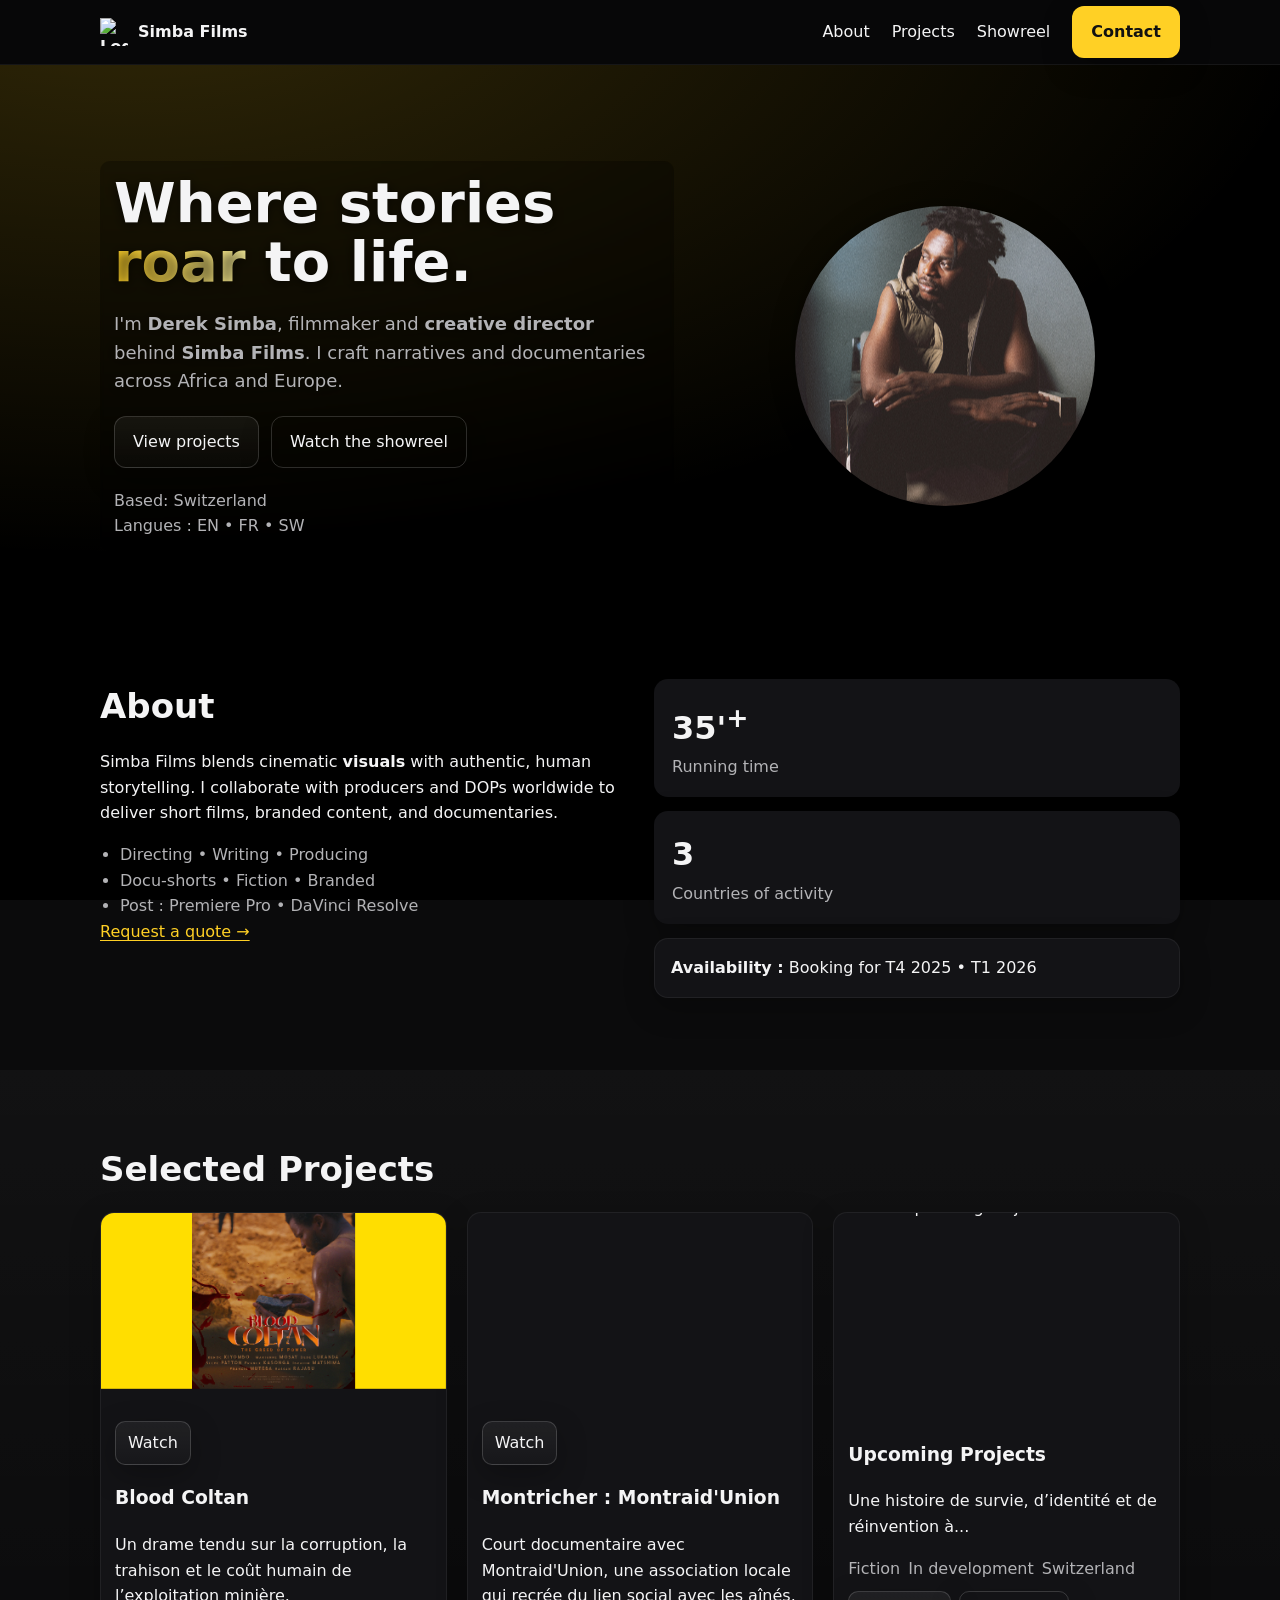
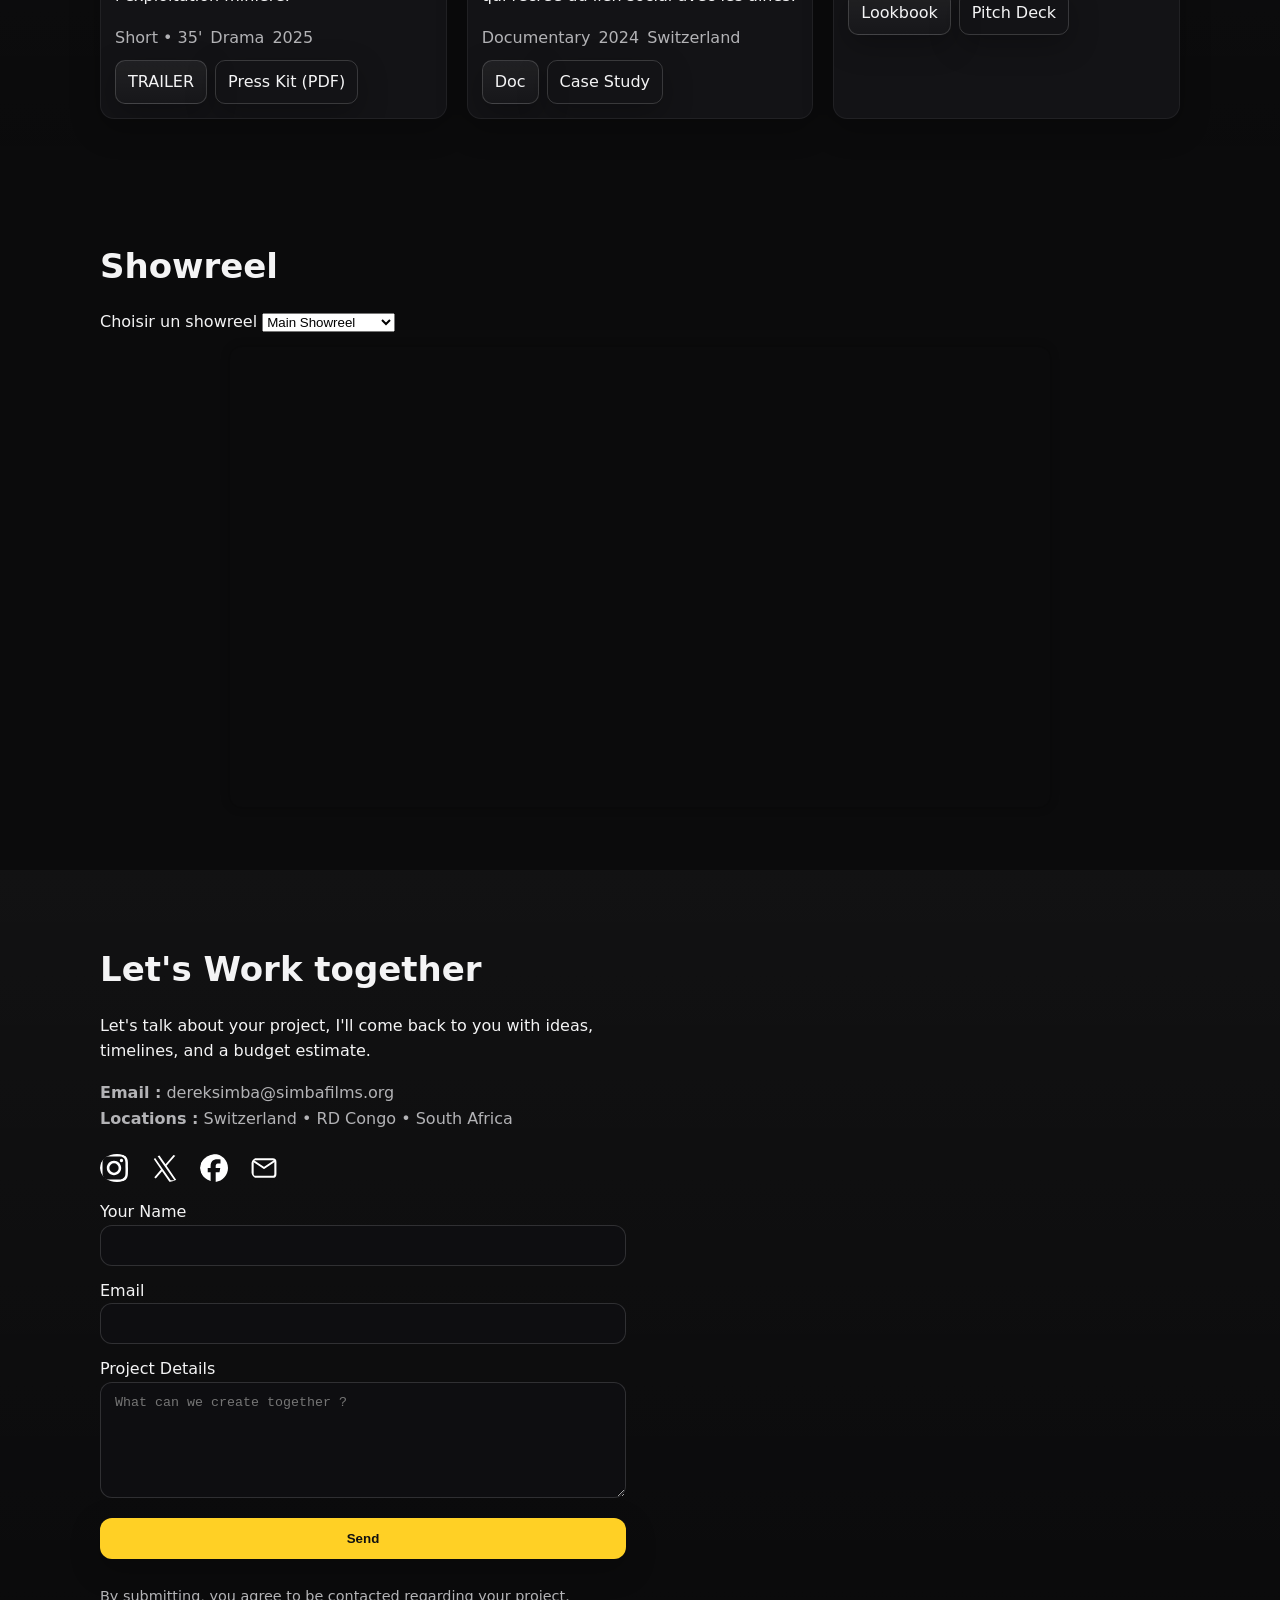
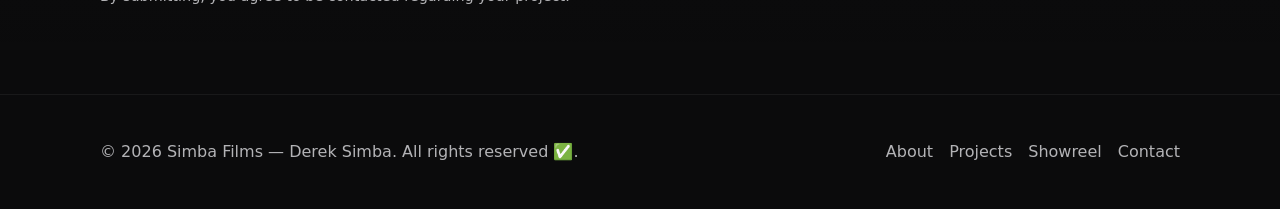
==== commit 6f28f7e5: "Replace TikTok icon with Twitter X" ====
--- a/index.html
+++ b/index.html
@@ -127,11 +127,11 @@
           </ul>
 
         <!-- Instagram (version pleine) -->
-<ul class="socials" data-cms-list="socials">
-  <li><a href="https://instagram.com/derek_simba" aria-label="Instagram"></a></li>
-  <li><a href="https://tiktok.com/@dereksimba01" aria-label="TikTok"></a></li>
-  <li><a href="https://facebook.com/derekshotit" aria-label="Facebook"></a></li>
-  <li><a href="mailto:dereksimba@simbafilms.org" aria-label="Email"></a></li>
+<ul class="socials">
+  <li><a href="https://instagram.com/derek_simba" aria-label="Instagram" class="icon instagram"></a></li>
+  <li><a href="https://twitter.com/derek simba" aria-label="Twitter/X" class="icon twitter"></a></li>
+  <li><a href="https://facebook.com/derekshotit" aria-label="Facebook" class="icon facebook"></a></li>
+  <li><a href="mailto:dereksimba@simbafilms.org" aria-label="Email" class="icon email"></a></li>
 </ul>
         <!-- Formulaire Netlify -->
         <form name="contact" method="POST" data-netlify="true" data-netlify-honeypot="bot-field" class="form reveal delay-3">
--- a/styles.css
+++ b/styles.css
@@ -327,57 +327,38 @@
 .socials svg { width:22px; height:22px; display:block; }
 .socials svg, .socials svg * { fill: currentColor !important; stroke: currentColor !important; }
 .socials a:hover{ transform: translateY(-2px) scale(1.08); }
-/* --- Socials: taille cohérente --- */
-.socials { display:flex; gap:12px; list-style:none; padding:0; margin:12px 0 0; }
-
-.socials a{
-  display:inline-flex; align-items:center; justify-content:center;
-  width:36px; height:36px; border-radius:50%;
-  color:#fff; transition: transform .2s ease, box-shadow .2s ease, opacity .2s ease;
-  font-size:0;            /* évite que la taille de police influence l'icône */
-  line-height:0;          /* supprime les espaces fantômes */
-}
-
-.socials svg{
-  width:22px;             /* <- ajuste ici (ex: 20, 22, 24) */
-  height:22px;
-  display:block;
-  flex:0 0 22px;
-}
-
-.socials svg, .socials svg *{
-  fill: currentColor !important;
-  stroke: currentColor !important;
-}
-
-.socials a:hover{ transform: translateY(-2px) scale(1.08); }
-/* --- FIX taille icônes réseaux --- */
+
+/* === SOCIAL ICONS — Taille uniforme & fix géants === */
 .socials {
   display: flex;
   gap: 12px;
   list-style: none;
   padding: 0;
-  margin: 12px 0 0;
+  margin: 14px 0;
+  align-items: center;
   flex-wrap: wrap;
 }
 
+.socials li,
 .socials a {
   display: inline-flex;
   align-items: center;
   justify-content: center;
-  width: 38px;         /* taille du bouton */
-  height: 38px;
+  width: 34px;     /* Taille du bouton */
+  height: 34px;
   border-radius: 50%;
-  overflow: hidden;    /* ✨ coupe tout débordement */
+  overflow: hidden;
   background: transparent;
   color: #fff;
-  transition: transform .2s ease, box-shadow .2s ease, opacity .2s ease;
+  flex: 0 0 34px;
+  text-decoration: none;
+  transition: transform .2s ease, opacity .2s ease;
 }
 
 .socials svg {
-  width: 20px !important;    /* ✨ taille fixe */
-  height: 20px !important;
-  flex: 0 0 20px;
+  width: 18px !important;
+  height: 18px !important;
+  flex: 0 0 18px;
   display: block;
 }
 
@@ -389,4 +370,30 @@
 .socials a:hover {
   transform: translateY(-2px) scale(1.08);
 }
-
+.socials {
+  display: flex;
+  gap: 16px;
+  margin-top: 20px;
+}
+
+.socials .icon {
+  width: 28px;
+  height: 28px;
+  display: inline-block;
+  background-size: contain;
+  background-repeat: no-repeat;
+  filter: brightness(0) invert(1); /* rend les icônes blanches */
+  transition: transform .2s;
+}
+
+.socials .icon:hover {
+  transform: scale(1.15);
+}
+
+/* Icônes */
+.icon.instagram { background-image: url('assets/icons/instagram.svg'); }
+.icon.twitter   { background-image: url('assets/icons/twitter-x.svg'); }
+.icon.facebook  { background-image: url('assets/icons/facebook.svg'); }
+.icon.email     { background-image: url('assets/icons/mail.svg'); }
+
+
--- a/styles.css
+++ b/styles.css
@@ -327,57 +327,38 @@
 .socials svg { width:22px; height:22px; display:block; }
 .socials svg, .socials svg * { fill: currentColor !important; stroke: currentColor !important; }
 .socials a:hover{ transform: translateY(-2px) scale(1.08); }
-/* --- Socials: taille cohérente --- */
-.socials { display:flex; gap:12px; list-style:none; padding:0; margin:12px 0 0; }
-
-.socials a{
-  display:inline-flex; align-items:center; justify-content:center;
-  width:36px; height:36px; border-radius:50%;
-  color:#fff; transition: transform .2s ease, box-shadow .2s ease, opacity .2s ease;
-  font-size:0;            /* évite que la taille de police influence l'icône */
-  line-height:0;          /* supprime les espaces fantômes */
-}
-
-.socials svg{
-  width:22px;             /* <- ajuste ici (ex: 20, 22, 24) */
-  height:22px;
-  display:block;
-  flex:0 0 22px;
-}
-
-.socials svg, .socials svg *{
-  fill: currentColor !important;
-  stroke: currentColor !important;
-}
-
-.socials a:hover{ transform: translateY(-2px) scale(1.08); }
-/* --- FIX taille icônes réseaux --- */
+
+/* === SOCIAL ICONS — Taille uniforme & fix géants === */
 .socials {
   display: flex;
   gap: 12px;
   list-style: none;
   padding: 0;
-  margin: 12px 0 0;
+  margin: 14px 0;
+  align-items: center;
   flex-wrap: wrap;
 }
 
+.socials li,
 .socials a {
   display: inline-flex;
   align-items: center;
   justify-content: center;
-  width: 38px;         /* taille du bouton */
-  height: 38px;
+  width: 34px;     /* Taille du bouton */
+  height: 34px;
   border-radius: 50%;
-  overflow: hidden;    /* ✨ coupe tout débordement */
+  overflow: hidden;
   background: transparent;
   color: #fff;
-  transition: transform .2s ease, box-shadow .2s ease, opacity .2s ease;
+  flex: 0 0 34px;
+  text-decoration: none;
+  transition: transform .2s ease, opacity .2s ease;
 }
 
 .socials svg {
-  width: 20px !important;    /* ✨ taille fixe */
-  height: 20px !important;
-  flex: 0 0 20px;
+  width: 18px !important;
+  height: 18px !important;
+  flex: 0 0 18px;
   display: block;
 }
 
@@ -389,4 +370,30 @@
 .socials a:hover {
   transform: translateY(-2px) scale(1.08);
 }
-
+.socials {
+  display: flex;
+  gap: 16px;
+  margin-top: 20px;
+}
+
+.socials .icon {
+  width: 28px;
+  height: 28px;
+  display: inline-block;
+  background-size: contain;
+  background-repeat: no-repeat;
+  filter: brightness(0) invert(1); /* rend les icônes blanches */
+  transition: transform .2s;
+}
+
+.socials .icon:hover {
+  transform: scale(1.15);
+}
+
+/* Icônes */
+.icon.instagram { background-image: url('assets/icons/instagram.svg'); }
+.icon.twitter   { background-image: url('assets/icons/twitter-x.svg'); }
+.icon.facebook  { background-image: url('assets/icons/facebook.svg'); }
+.icon.email     { background-image: url('assets/icons/mail.svg'); }
+
+
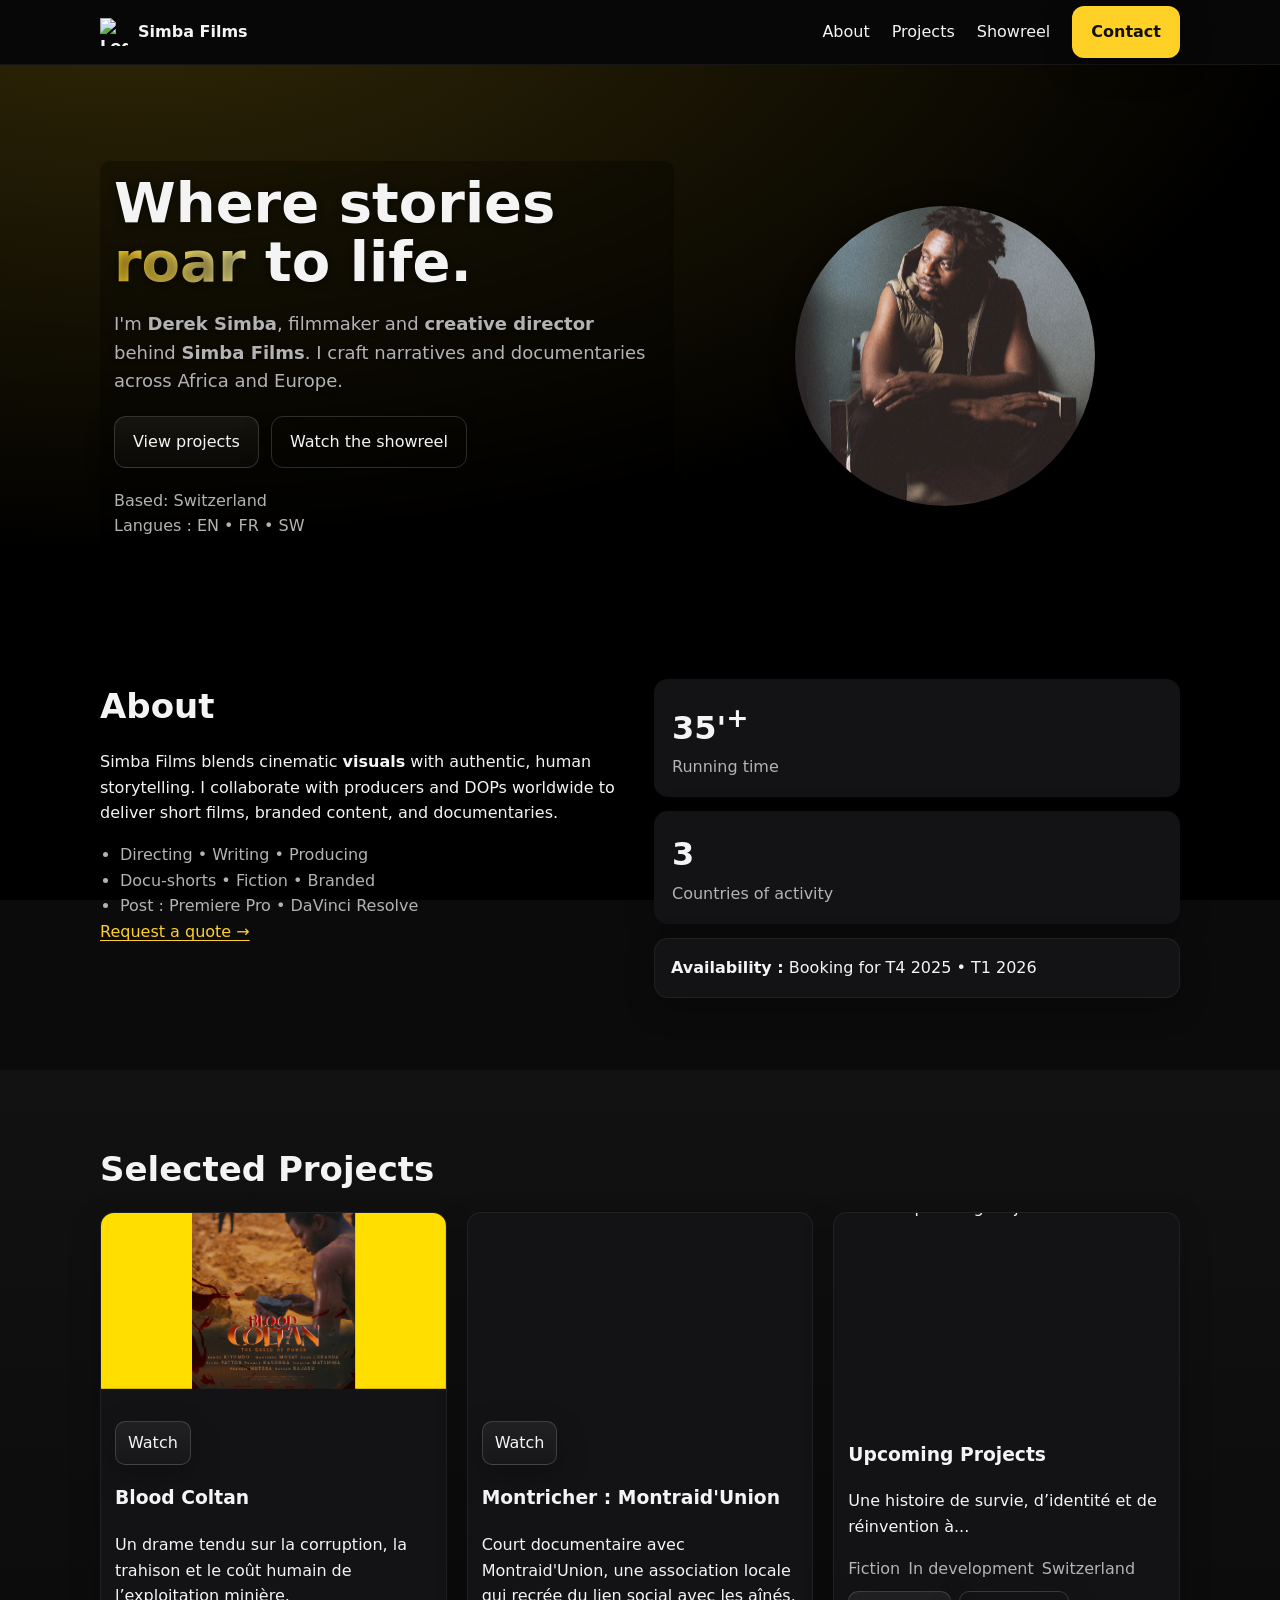
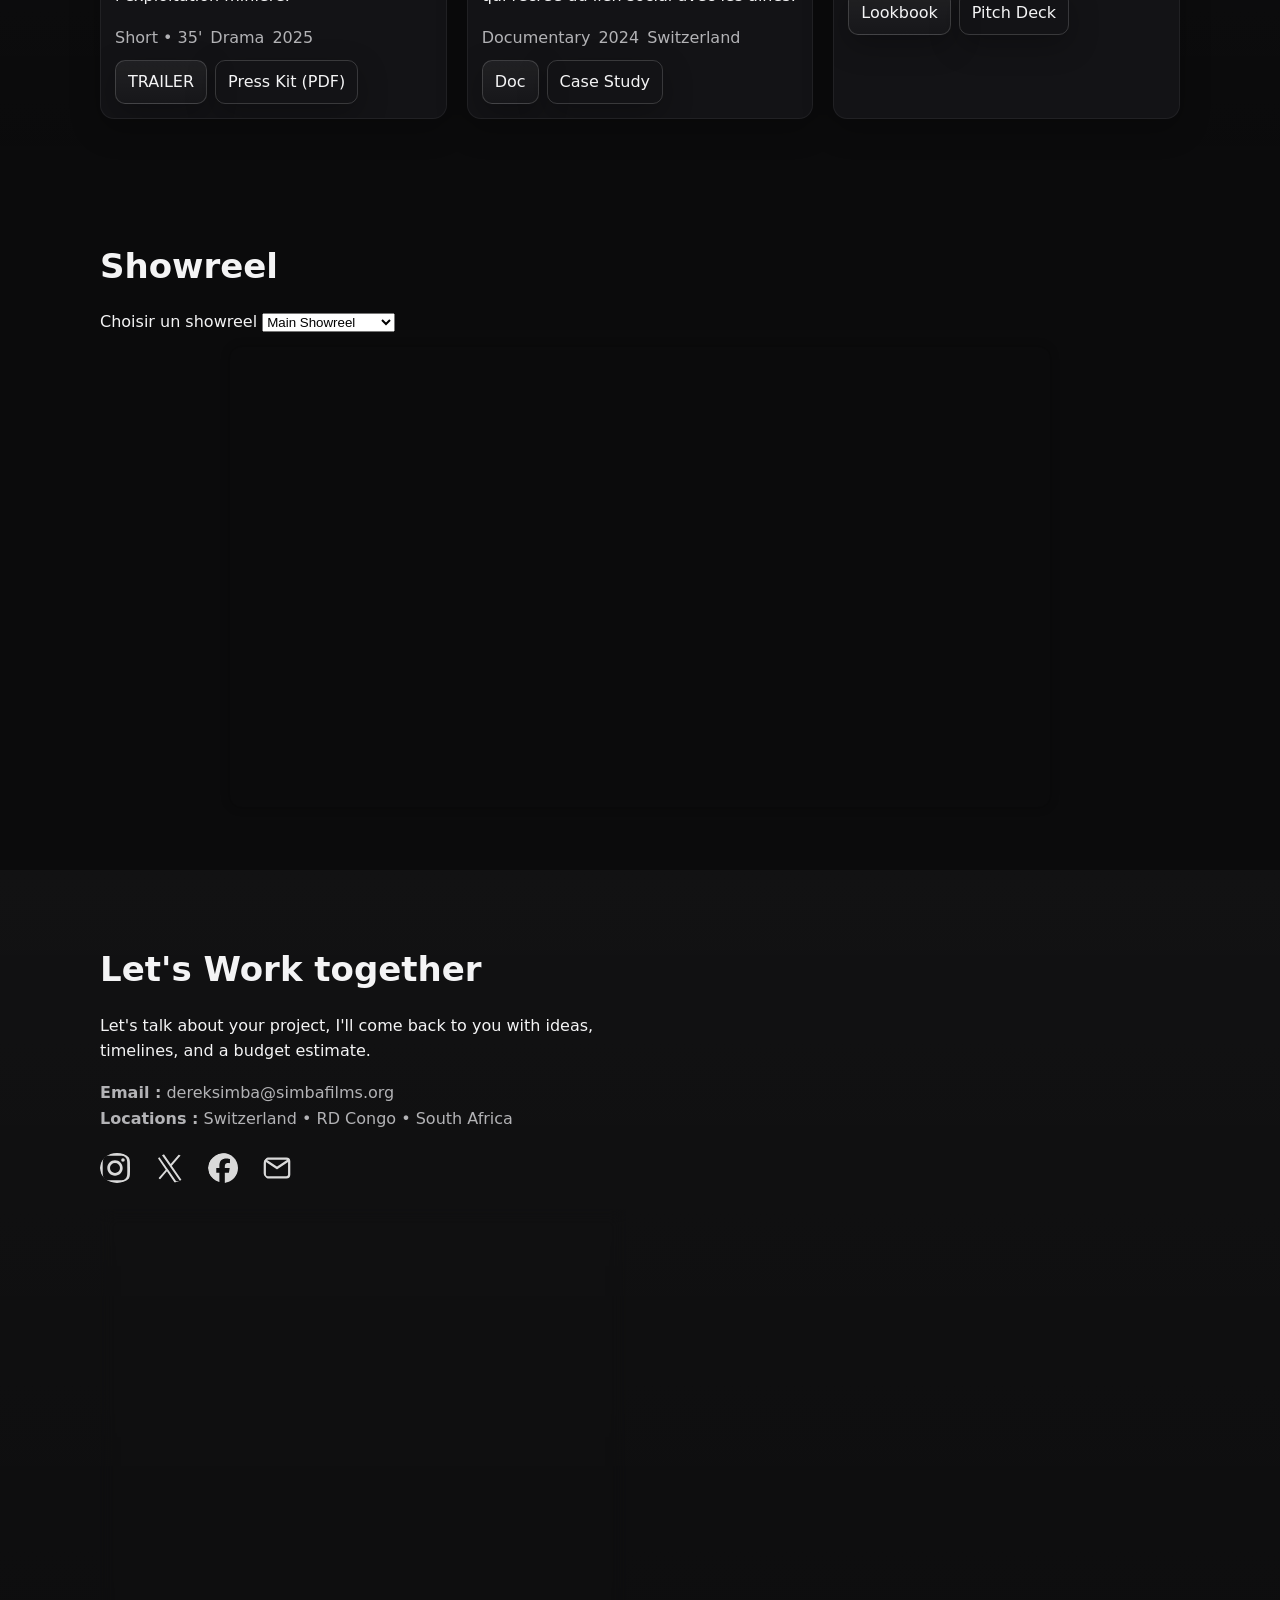
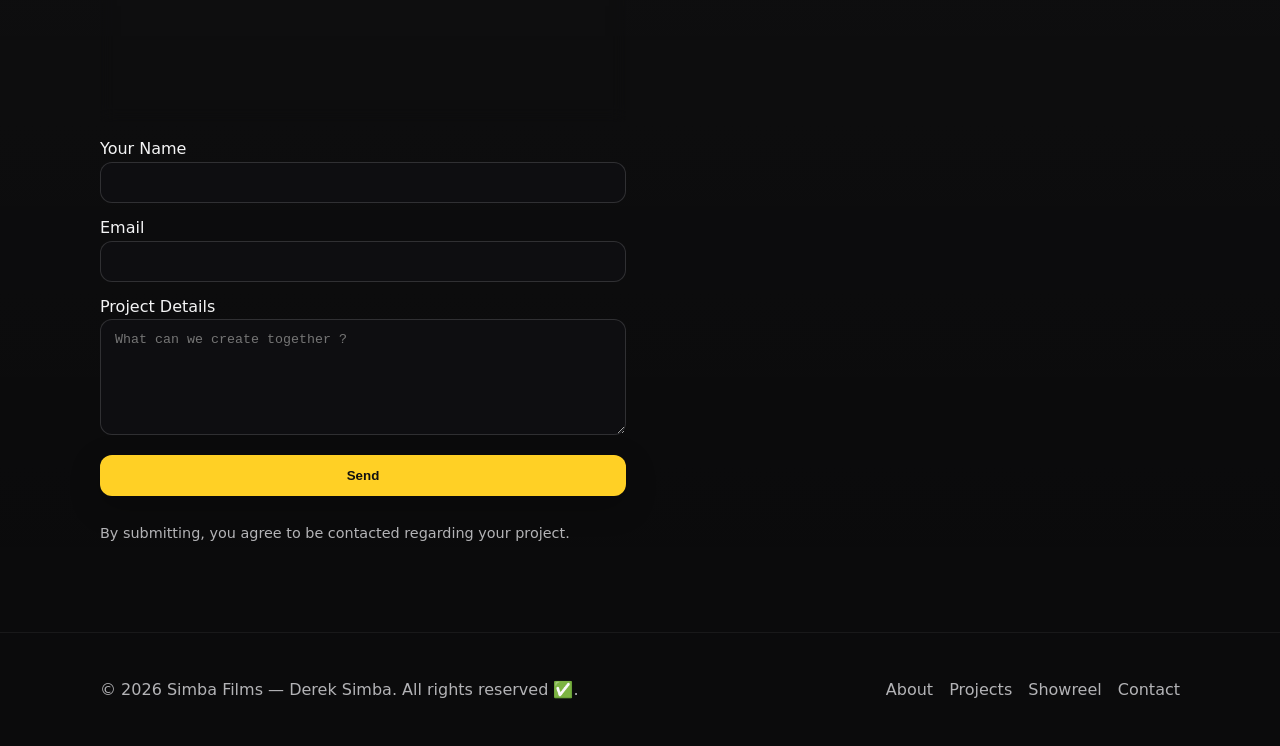
==== commit 7a89f269: "Add thank-you page + premium contact form" ====
--- a/index.html
+++ b/index.html
@@ -129,10 +129,47 @@
         <!-- Instagram (version pleine) -->
 <ul class="socials">
   <li><a href="https://instagram.com/derek_simba" aria-label="Instagram" class="icon instagram"></a></li>
-  <li><a href="https://twitter.com/derek simba" aria-label="Twitter/X" class="icon twitter"></a></li>
+  <li><a href="https://twitter.com/derek_simba" aria-label="Twitter/X" class="icon twitter"></a></li>
   <li><a href="https://facebook.com/derekshotit" aria-label="Facebook" class="icon facebook"></a></li>
   <li><a href="mailto:dereksimba@simbafilms.org" aria-label="Email" class="icon email"></a></li>
 </ul>
+
+<form
+  name="contact"
+  method="POST"
+  action="/thank-you.html"
+  data-netlify="true"
+  class="contact-form reveal delay-3"
+  data-netlify-honeypot="bot-field"
+>
+
+  <label>
+    <span class="label-main">Full Name</span>
+    <input type="text" name="name" placeholder="Your full name" required />
+  </label>
+
+  <label>
+    <span class="label-main">Email Address</span>
+    <input type="email" name="email" placeholder="you@example.com" required />
+  </label>
+
+  <label>
+    <span class="label-main">Tell me about your project</span>
+
+    <textarea name="message" rows="6" placeholder="What can we create together ?" required></textarea>
+  </label>
+
+  <div class="contact-extra">
+    <p>Optional: share your <strong>timeline</strong>, <strong>location</strong> and a rough <strong>budget range</strong>.</p>
+  </div>
+
+  <button class="btn btn--accent cta contact-btn" type="submit">
+    <span>Send Message</span>
+  </button>
+
+  <p class="form-note">I’ll get back to you with ideas, timelines, and a budget estimate.</p>
+</form>
+
         <!-- Formulaire Netlify -->
         <form name="contact" method="POST" data-netlify="true" data-netlify-honeypot="bot-field" class="form reveal delay-3">
           <input type="hidden" name="form-name" value="contact" />
--- a/styles.css
+++ b/styles.css
@@ -396,4 +396,212 @@
 .icon.facebook  { background-image: url('assets/icons/facebook.svg'); }
 .icon.email     { background-image: url('assets/icons/mail.svg'); }
 
-
+/* CONTACT FORM – SIMBA FILMS PREMIUM */
+
+.contact-form {
+  margin-top: 10px;
+  backdrop-filter: blur(8px);
+}
+
+.contact-form label {
+  display: flex;
+  flex-direction: column;
+  gap: 6px;
+  margin-bottom: 20px;
+}
+
+.label-main {
+  font-size: 15px;
+  font-weight: 600;
+  color: #ffffff;
+}
+
+.label-sub {
+  font-size: 12px;
+  font-weight: 400;
+  color: rgba(255, 255, 255, 0.5);
+}
+
+.contact-form input,
+.contact-form textarea {
+  background: radial-gradient(circle at top left, rgba(255, 255, 255, 0.09), rgba(0, 0, 0, 0.7));
+  border: 1px solid rgba(255, 255, 255, 0.12);
+  border-radius: 12px;
+  padding: 14px 16px;
+  color: #fff;
+  font-size: 15px;
+  transition: border-color 0.25s ease, box-shadow 0.25s ease, background 0.25s ease, transform 0.15s ease;
+  outline: none;
+}
+
+.contact-form input::placeholder,
+.contact-form textarea::placeholder {
+  color: rgba(255, 255, 255, 0.35);
+}
+
+.contact-form input:focus,
+.contact-form textarea:focus {
+  border-color: #f8d000;
+  background: radial-gradient(circle at top left, rgba(248, 208, 0, 0.15), rgba(0, 0, 0, 0.85));
+  box-shadow: 0 0 0 1px rgba(248, 208, 0, 0.5), 0 18px 45px rgba(0, 0, 0, 0.8);
+  transform: translateY(-1px);
+}
+
+.contact-form textarea {
+  resize: vertical;
+  min-height: 150px;
+}
+
+.contact-extra {
+  margin-bottom: 18px;
+  font-size: 13px;
+  color: rgba(255, 255, 255, 0.55);
+}
+
+.contact-extra strong {
+  font-weight: 600;
+  color: #f8d000;
+}
+
+.contact-btn {
+  width: 100%;
+  position: relative;
+  background: linear-gradient(90deg, #f8d000, #ffb300);
+  color: #000;
+  font-weight: 650;
+  font-size: 16px;
+  padding: 14px;
+  border-radius: 999px;
+  border: none;
+  cursor: pointer;
+  overflow: hidden;
+  transition: transform 0.2s ease, box-shadow 0.2s ease;
+  box-shadow: 0 10px 30px rgba(0, 0, 0, 0.7);
+}
+
+.contact-btn span {
+  position: relative;
+  z-index: 2;
+}
+
+.contact-btn::before {
+  content: "";
+  position: absolute;
+  inset: 0;
+  background: radial-gradient(circle at 0% 0%, rgba(255, 255, 255, 0.8), transparent 55%);
+  opacity: 0;
+  transform: translateX(-40%);
+  transition: opacity 0.25s ease, transform 0.25s ease;
+}
+
+.contact-btn:hover {
+  transform: translateY(-1px);
+  box-shadow: 0 16px 40px rgba(0, 0, 0, 0.85);
+}
+
+.contact-btn:hover::before {
+  opacity: 0.9;
+  transform: translateX(10%);
+}
+
+.contact-btn:active {
+  transform: translateY(1px);
+  box-shadow: 0 8px 20px rgba(0, 0, 0, 0.7);
+}
+
+.form-note {
+  margin-top: 12px;
+  color: rgba(255, 255, 255, 0.55);
+  font-size: 14px;
+}
+
+/* SOCIAL ICONS */
+
+.socials {
+  display: flex;
+  gap: 20px;
+  margin: 20px 0 24px;
+}
+
+.socials .icon {
+  width: 30px;
+  height: 30px;
+  display: inline-block;
+  background-size: contain;
+  background-repeat: no-repeat;
+  filter: brightness(0) invert(1);
+  opacity: 0.85;
+  transition: transform 0.2s ease, opacity 0.2s ease, filter 0.2s ease;
+}
+
+.socials .icon:hover {
+  transform: scale(1.15) translateY(-1px);
+  opacity: 1;
+  filter: brightness(1) invert(0.02);
+}
+/* THANK YOU PAGE */
+
+.thank-body {
+  min-height: 100vh;
+  margin: 0;
+  display: flex;
+  align-items: center;
+  justify-content: center;
+  background: radial-gradient(circle at top, #1a1a1a, #000000);
+  color: #ffffff;
+  font-family: system-ui, -apple-system, BlinkMacSystemFont, "SF Pro Text", sans-serif;
+}
+
+.thank-wrapper {
+  padding: 40px 16px;
+  width: 100%;
+  max-width: 720px;
+}
+
+.thank-card {
+  background: rgba(0, 0, 0, 0.85);
+  border-radius: 18px;
+  padding: 32px 26px;
+  border: 1px solid rgba(255, 255, 255, 0.08);
+  box-shadow: 0 24px 70px rgba(0, 0, 0, 0.9);
+}
+
+.thank-kicker {
+  font-size: 13px;
+  letter-spacing: 0.12em;
+  text-transform: uppercase;
+  color: #f8d000;
+  margin-bottom: 6px;
+}
+
+.thank-card h1 {
+  font-size: 28px;
+  margin: 0 0 14px;
+}
+
+.thank-text {
+  font-size: 15px;
+  line-height: 1.6;
+  color: rgba(255, 255, 255, 0.8);
+  margin-bottom: 10px;
+}
+
+.thank-text.secondary {
+  font-size: 14px;
+  color: rgba(255, 255, 255, 0.65);
+}
+
+.thank-card a {
+  color: #f8d000;
+  text-decoration: none;
+}
+
+.thank-card a:hover {
+  text-decoration: underline;
+}
+
+.thank-back {
+  display: inline-block;
+  margin-top: 18px;
+  font-size: 14px;
+}
--- a/styles.css
+++ b/styles.css
@@ -396,4 +396,212 @@
 .icon.facebook  { background-image: url('assets/icons/facebook.svg'); }
 .icon.email     { background-image: url('assets/icons/mail.svg'); }
 
-
+/* CONTACT FORM – SIMBA FILMS PREMIUM */
+
+.contact-form {
+  margin-top: 10px;
+  backdrop-filter: blur(8px);
+}
+
+.contact-form label {
+  display: flex;
+  flex-direction: column;
+  gap: 6px;
+  margin-bottom: 20px;
+}
+
+.label-main {
+  font-size: 15px;
+  font-weight: 600;
+  color: #ffffff;
+}
+
+.label-sub {
+  font-size: 12px;
+  font-weight: 400;
+  color: rgba(255, 255, 255, 0.5);
+}
+
+.contact-form input,
+.contact-form textarea {
+  background: radial-gradient(circle at top left, rgba(255, 255, 255, 0.09), rgba(0, 0, 0, 0.7));
+  border: 1px solid rgba(255, 255, 255, 0.12);
+  border-radius: 12px;
+  padding: 14px 16px;
+  color: #fff;
+  font-size: 15px;
+  transition: border-color 0.25s ease, box-shadow 0.25s ease, background 0.25s ease, transform 0.15s ease;
+  outline: none;
+}
+
+.contact-form input::placeholder,
+.contact-form textarea::placeholder {
+  color: rgba(255, 255, 255, 0.35);
+}
+
+.contact-form input:focus,
+.contact-form textarea:focus {
+  border-color: #f8d000;
+  background: radial-gradient(circle at top left, rgba(248, 208, 0, 0.15), rgba(0, 0, 0, 0.85));
+  box-shadow: 0 0 0 1px rgba(248, 208, 0, 0.5), 0 18px 45px rgba(0, 0, 0, 0.8);
+  transform: translateY(-1px);
+}
+
+.contact-form textarea {
+  resize: vertical;
+  min-height: 150px;
+}
+
+.contact-extra {
+  margin-bottom: 18px;
+  font-size: 13px;
+  color: rgba(255, 255, 255, 0.55);
+}
+
+.contact-extra strong {
+  font-weight: 600;
+  color: #f8d000;
+}
+
+.contact-btn {
+  width: 100%;
+  position: relative;
+  background: linear-gradient(90deg, #f8d000, #ffb300);
+  color: #000;
+  font-weight: 650;
+  font-size: 16px;
+  padding: 14px;
+  border-radius: 999px;
+  border: none;
+  cursor: pointer;
+  overflow: hidden;
+  transition: transform 0.2s ease, box-shadow 0.2s ease;
+  box-shadow: 0 10px 30px rgba(0, 0, 0, 0.7);
+}
+
+.contact-btn span {
+  position: relative;
+  z-index: 2;
+}
+
+.contact-btn::before {
+  content: "";
+  position: absolute;
+  inset: 0;
+  background: radial-gradient(circle at 0% 0%, rgba(255, 255, 255, 0.8), transparent 55%);
+  opacity: 0;
+  transform: translateX(-40%);
+  transition: opacity 0.25s ease, transform 0.25s ease;
+}
+
+.contact-btn:hover {
+  transform: translateY(-1px);
+  box-shadow: 0 16px 40px rgba(0, 0, 0, 0.85);
+}
+
+.contact-btn:hover::before {
+  opacity: 0.9;
+  transform: translateX(10%);
+}
+
+.contact-btn:active {
+  transform: translateY(1px);
+  box-shadow: 0 8px 20px rgba(0, 0, 0, 0.7);
+}
+
+.form-note {
+  margin-top: 12px;
+  color: rgba(255, 255, 255, 0.55);
+  font-size: 14px;
+}
+
+/* SOCIAL ICONS */
+
+.socials {
+  display: flex;
+  gap: 20px;
+  margin: 20px 0 24px;
+}
+
+.socials .icon {
+  width: 30px;
+  height: 30px;
+  display: inline-block;
+  background-size: contain;
+  background-repeat: no-repeat;
+  filter: brightness(0) invert(1);
+  opacity: 0.85;
+  transition: transform 0.2s ease, opacity 0.2s ease, filter 0.2s ease;
+}
+
+.socials .icon:hover {
+  transform: scale(1.15) translateY(-1px);
+  opacity: 1;
+  filter: brightness(1) invert(0.02);
+}
+/* THANK YOU PAGE */
+
+.thank-body {
+  min-height: 100vh;
+  margin: 0;
+  display: flex;
+  align-items: center;
+  justify-content: center;
+  background: radial-gradient(circle at top, #1a1a1a, #000000);
+  color: #ffffff;
+  font-family: system-ui, -apple-system, BlinkMacSystemFont, "SF Pro Text", sans-serif;
+}
+
+.thank-wrapper {
+  padding: 40px 16px;
+  width: 100%;
+  max-width: 720px;
+}
+
+.thank-card {
+  background: rgba(0, 0, 0, 0.85);
+  border-radius: 18px;
+  padding: 32px 26px;
+  border: 1px solid rgba(255, 255, 255, 0.08);
+  box-shadow: 0 24px 70px rgba(0, 0, 0, 0.9);
+}
+
+.thank-kicker {
+  font-size: 13px;
+  letter-spacing: 0.12em;
+  text-transform: uppercase;
+  color: #f8d000;
+  margin-bottom: 6px;
+}
+
+.thank-card h1 {
+  font-size: 28px;
+  margin: 0 0 14px;
+}
+
+.thank-text {
+  font-size: 15px;
+  line-height: 1.6;
+  color: rgba(255, 255, 255, 0.8);
+  margin-bottom: 10px;
+}
+
+.thank-text.secondary {
+  font-size: 14px;
+  color: rgba(255, 255, 255, 0.65);
+}
+
+.thank-card a {
+  color: #f8d000;
+  text-decoration: none;
+}
+
+.thank-card a:hover {
+  text-decoration: underline;
+}
+
+.thank-back {
+  display: inline-block;
+  margin-top: 18px;
+  font-size: 14px;
+}
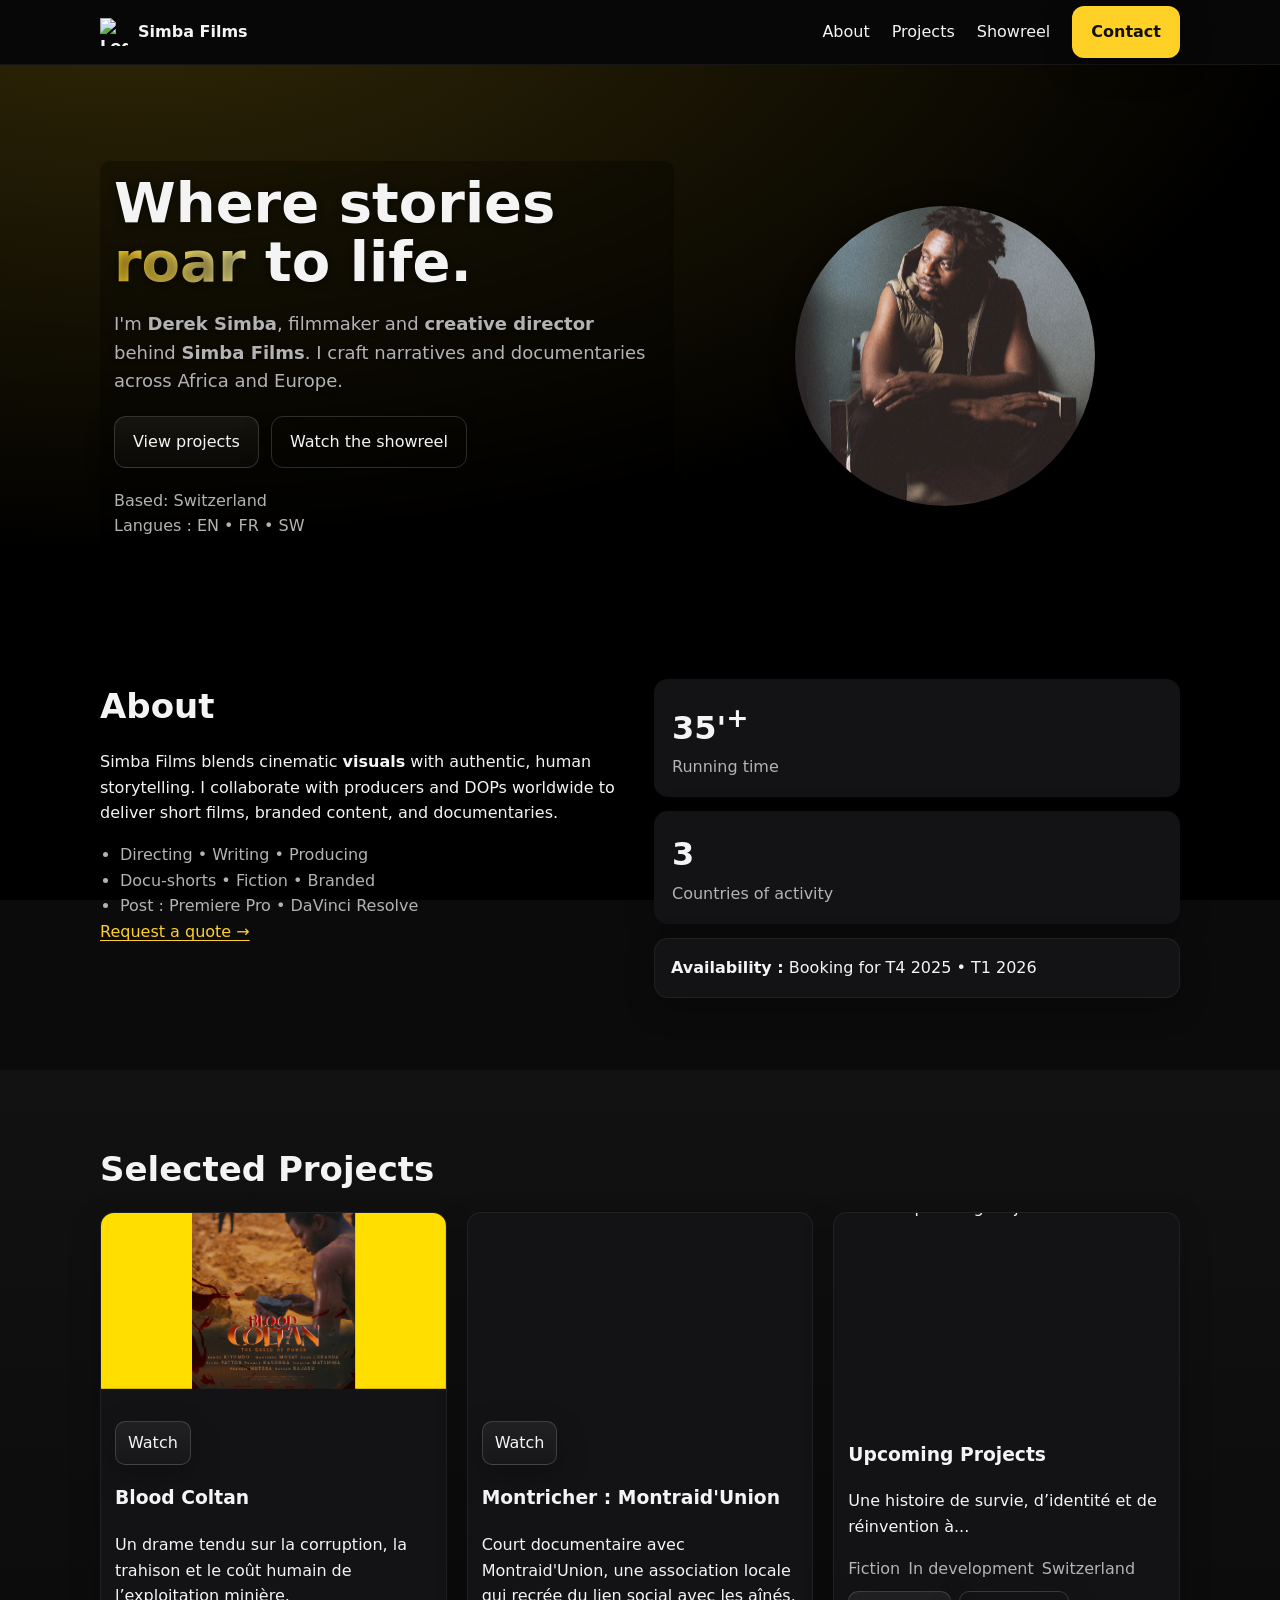
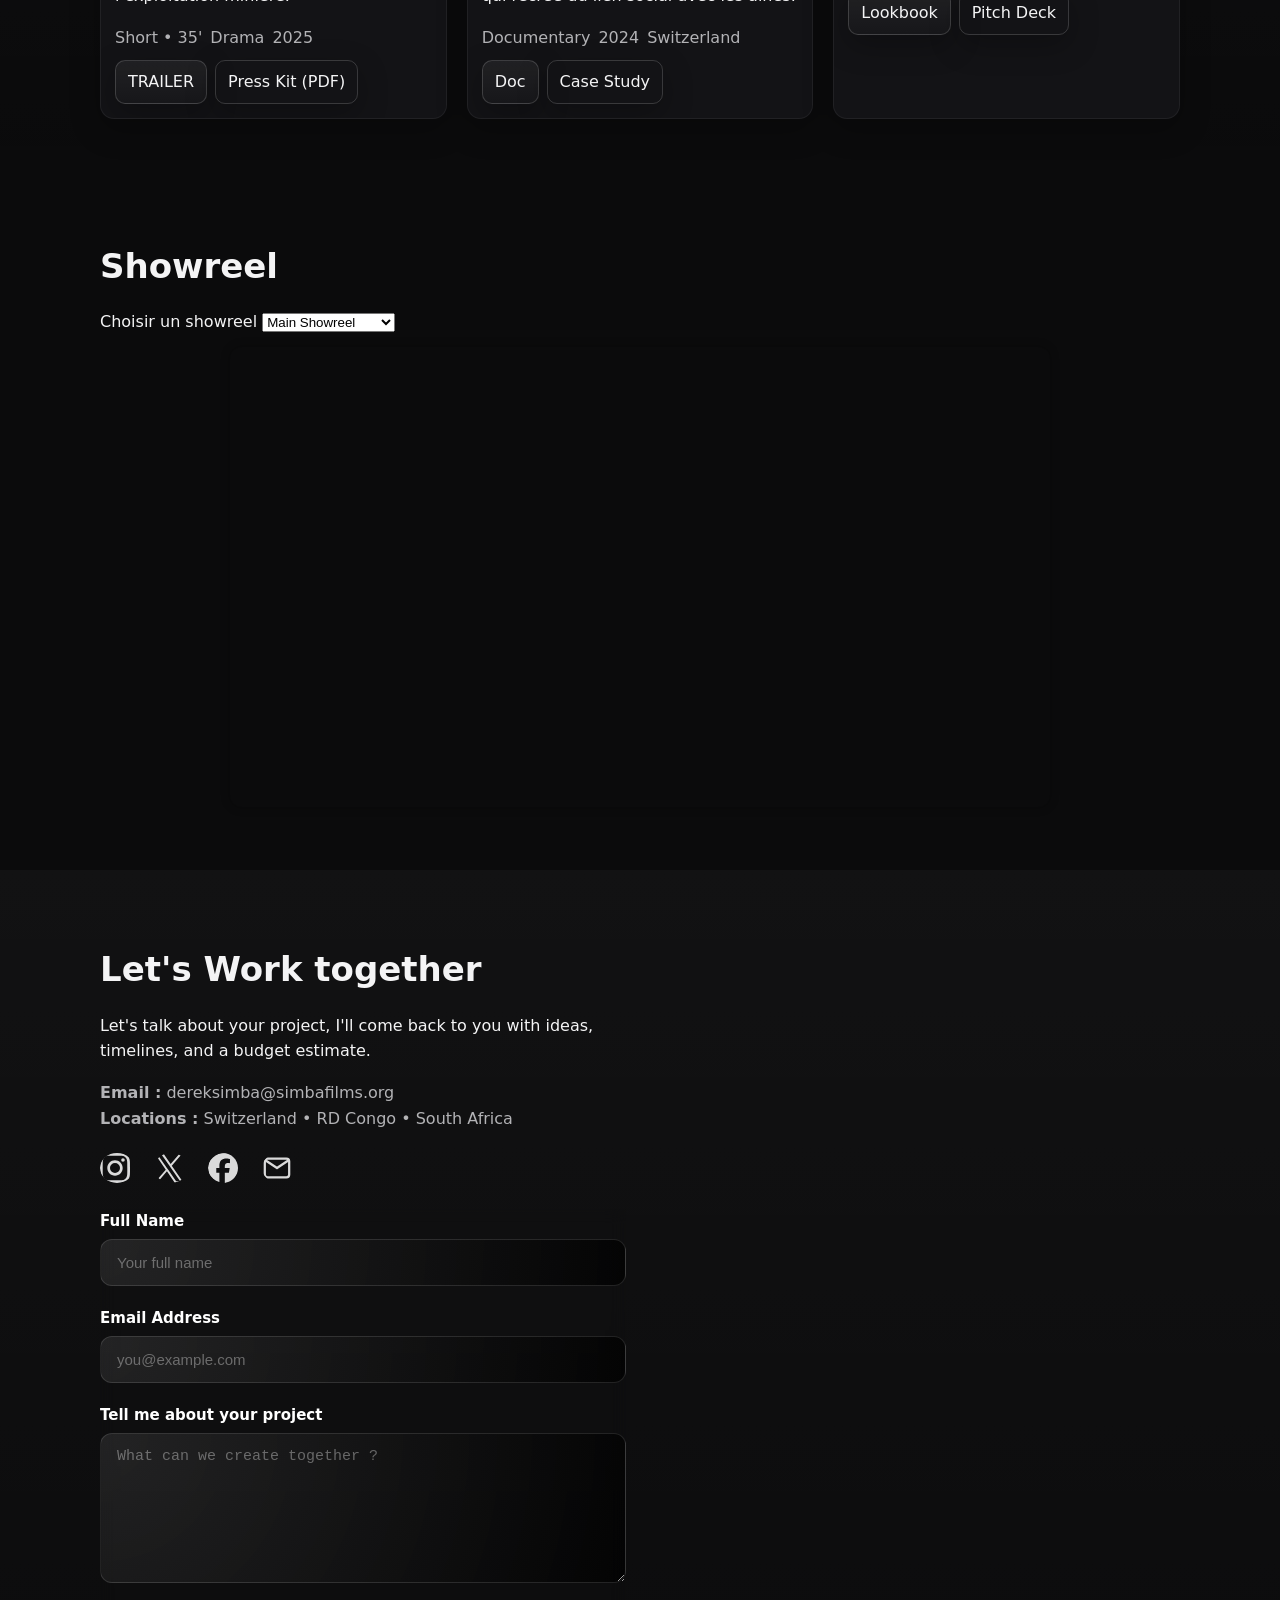
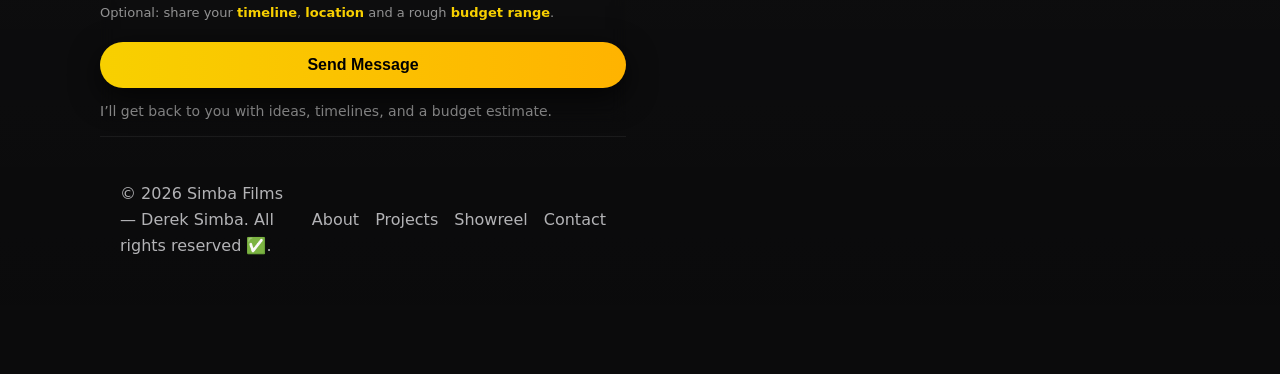
==== commit 25475e70: "Add Twitter X link" ====
--- a/index.html
+++ b/index.html
@@ -129,7 +129,15 @@
         <!-- Instagram (version pleine) -->
 <ul class="socials">
   <li><a href="https://instagram.com/derek_simba" aria-label="Instagram" class="icon instagram"></a></li>
-  <li><a href="https://twitter.com/derek_simba" aria-label="Twitter/X" class="icon twitter"></a></li>
+  
+  <li>
+  <a href="https://x.com/DerekSimba94"
+     target="_blank"
+     rel="noopener noreferrer"
+     aria-label="Twitter/X"
+     class="icon twitter"></a>
+</li>
+
   <li><a href="https://facebook.com/derekshotit" aria-label="Facebook" class="icon facebook"></a></li>
   <li><a href="mailto:dereksimba@simbafilms.org" aria-label="Email" class="icon email"></a></li>
 </ul>
@@ -170,29 +178,7 @@
   <p class="form-note">I’ll get back to you with ideas, timelines, and a budget estimate.</p>
 </form>
 
-        <!-- Formulaire Netlify -->
-        <form name="contact" method="POST" data-netlify="true" data-netlify-honeypot="bot-field" class="form reveal delay-3">
-          <input type="hidden" name="form-name" value="contact" />
-          <input type="hidden" name="bot-field" />
 
-          <label>Your Name
-            <input name="name" type="text" required />
-          </label>
-
-          <label>Email
-            <input name="email" type="email" required />
-          </label>
-
-          <label>Project Details
-            <textarea name="message" rows="6" placeholder="What can we create together ?" required></textarea>
-          </label>
-
-          <button class="btn btn--accent cta" type="submit">Send</button>
-          <p class="form__note">By submitting, you agree to be contacted regarding your project.</p>
-        </form>
-      </div>
-    </section>
-  </main>
 
   <footer class="site-footer">
     <div class="container footer__grid reveal">
